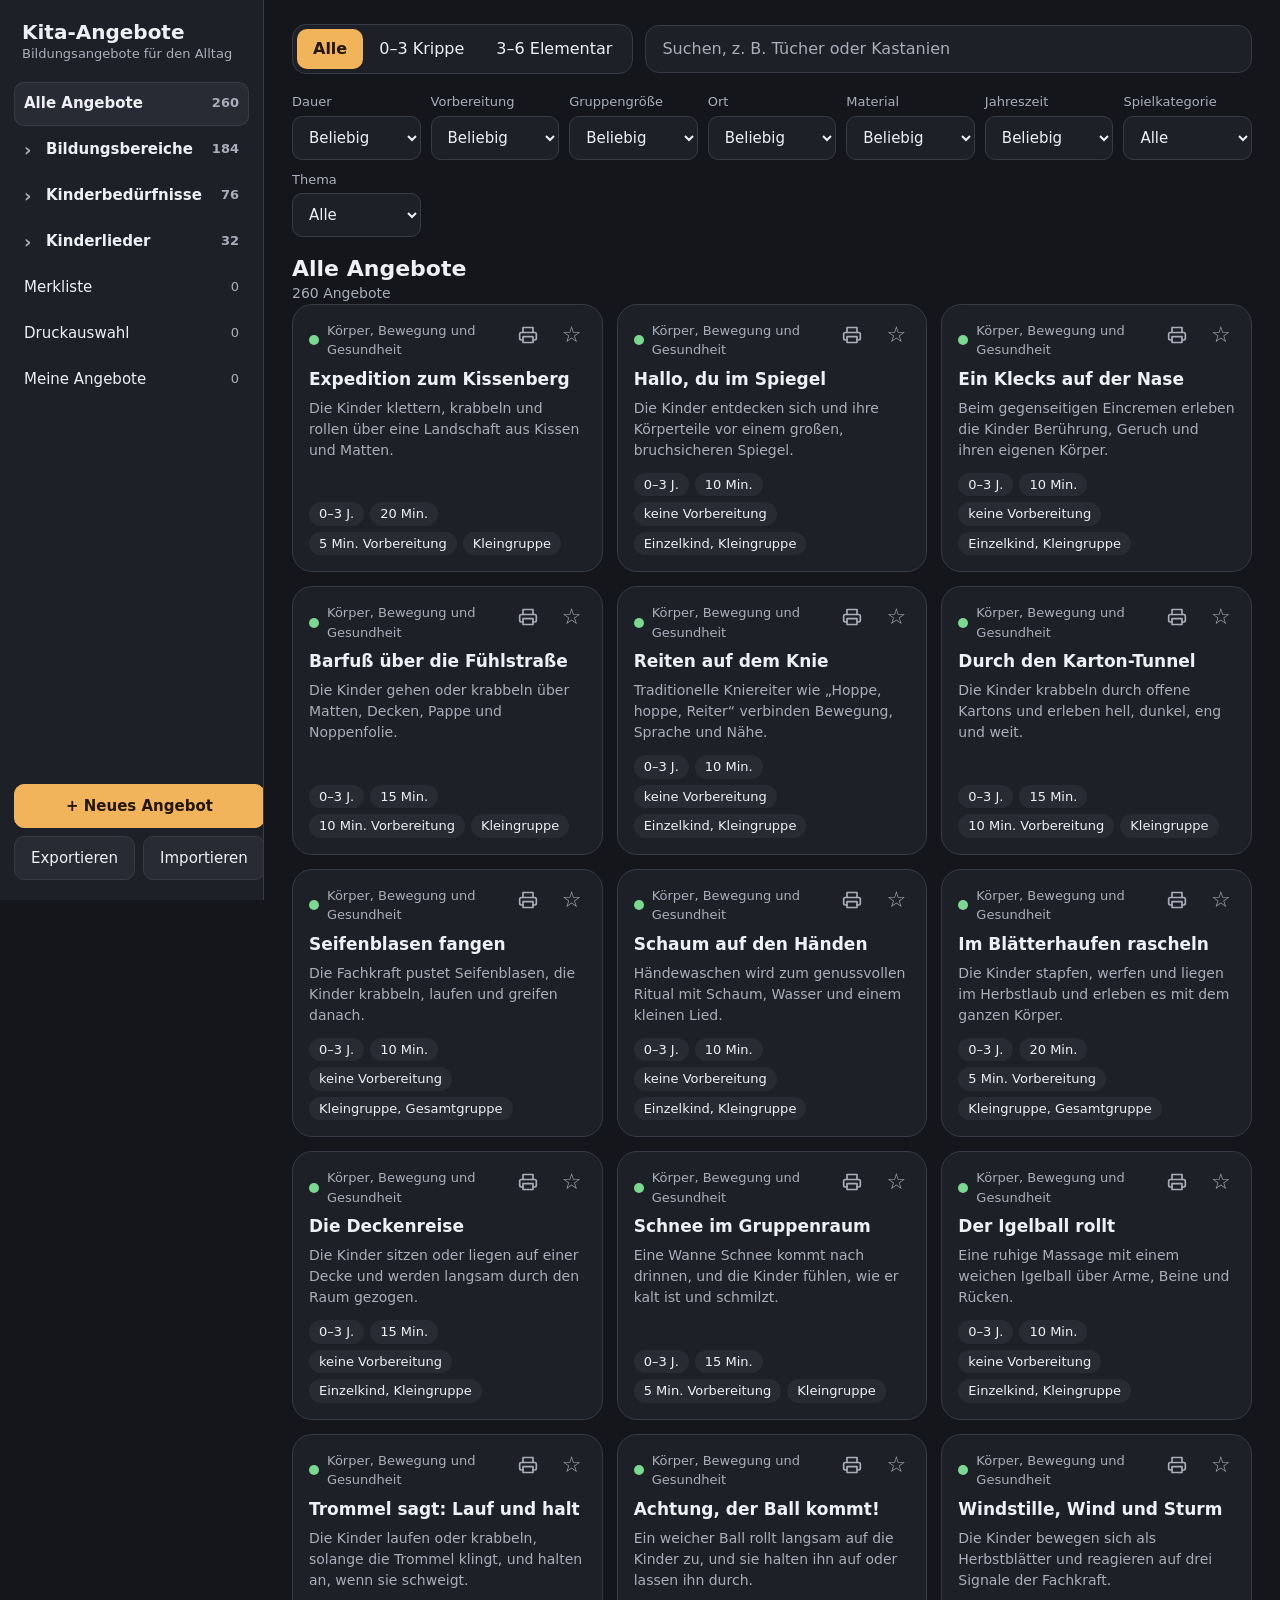
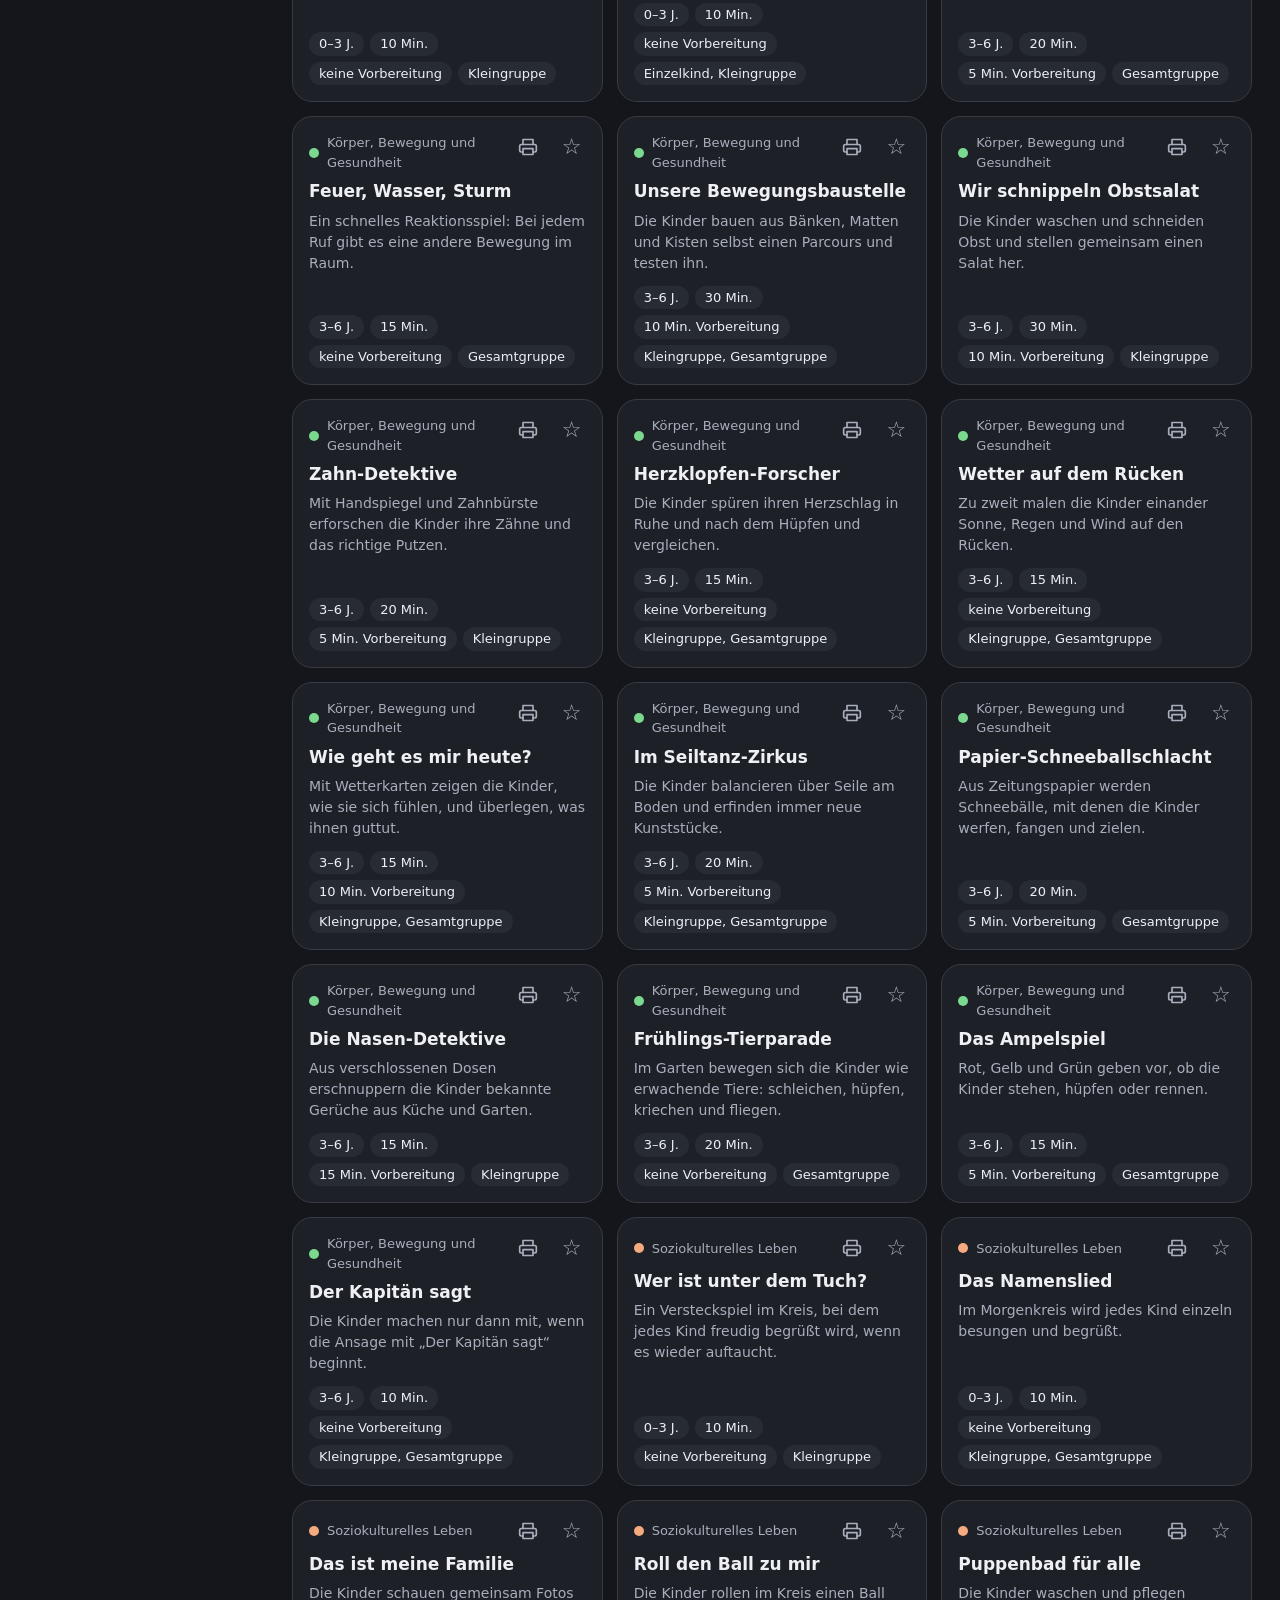
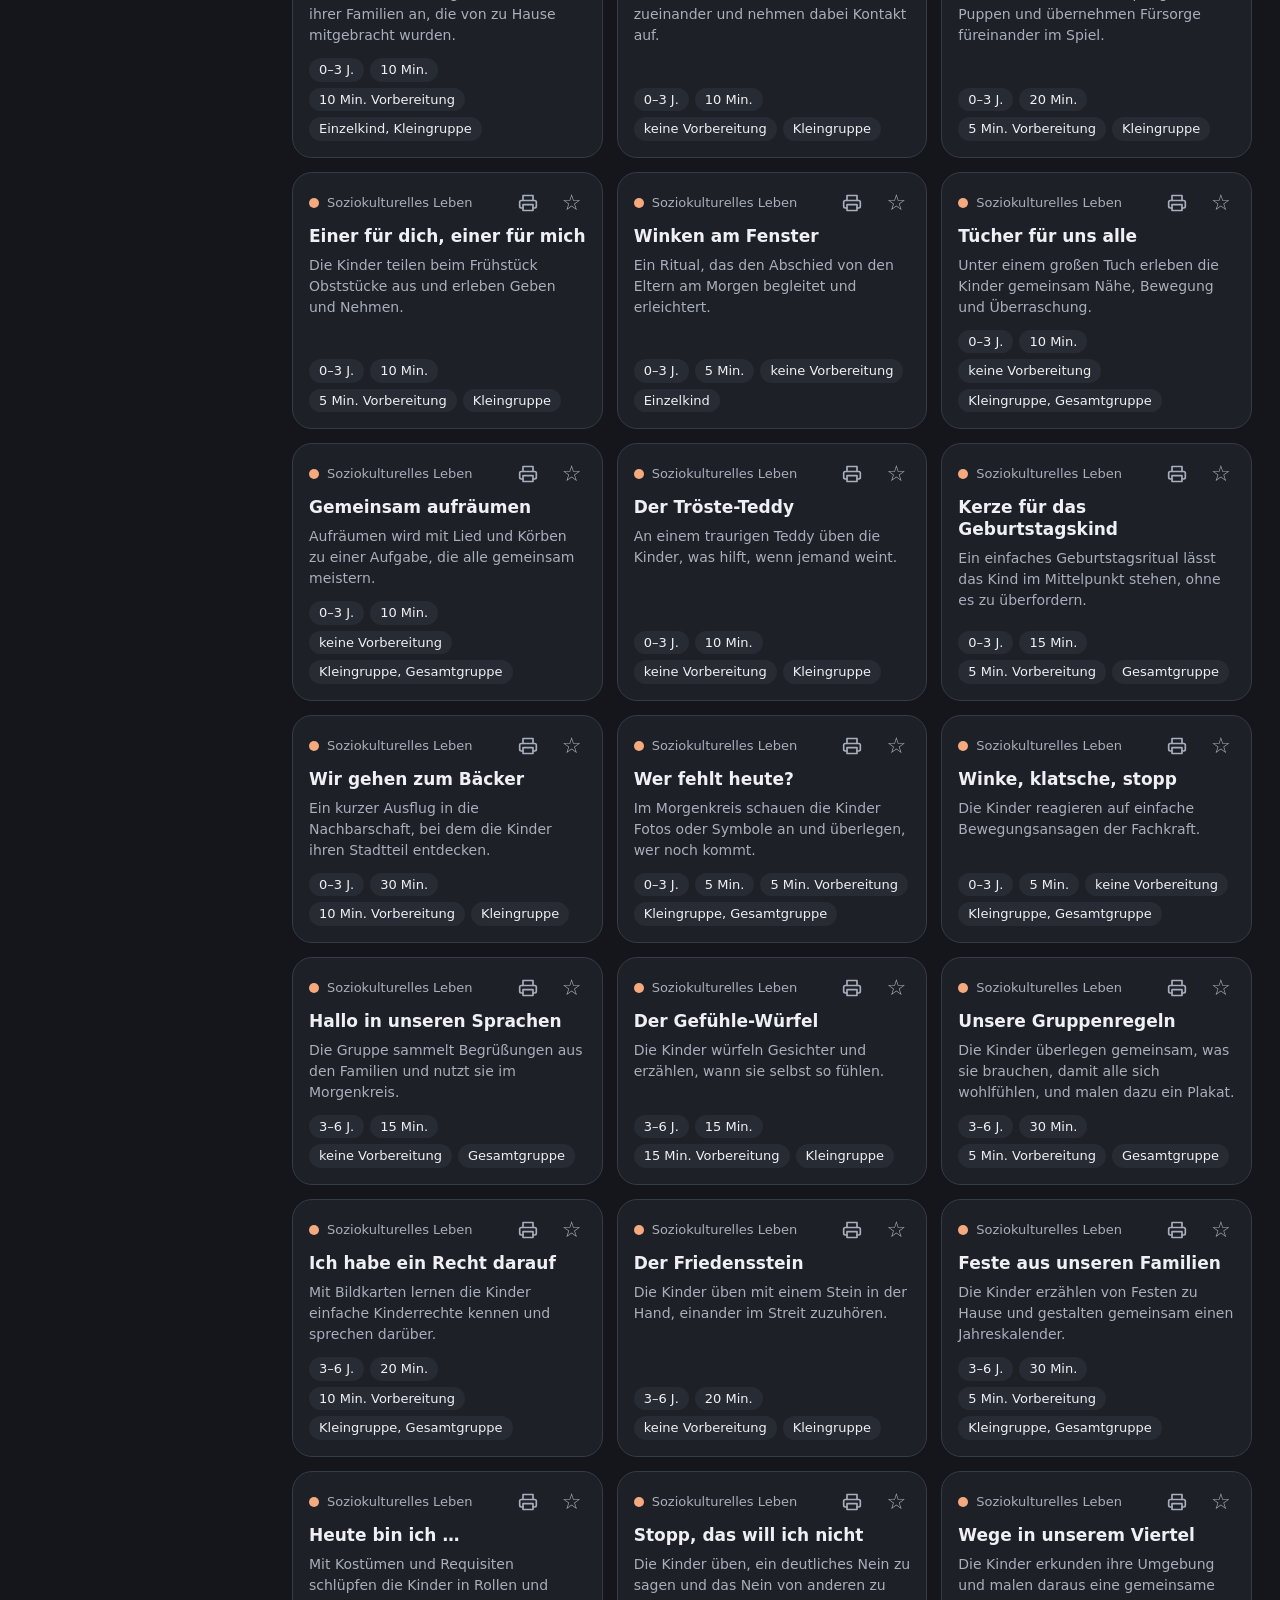
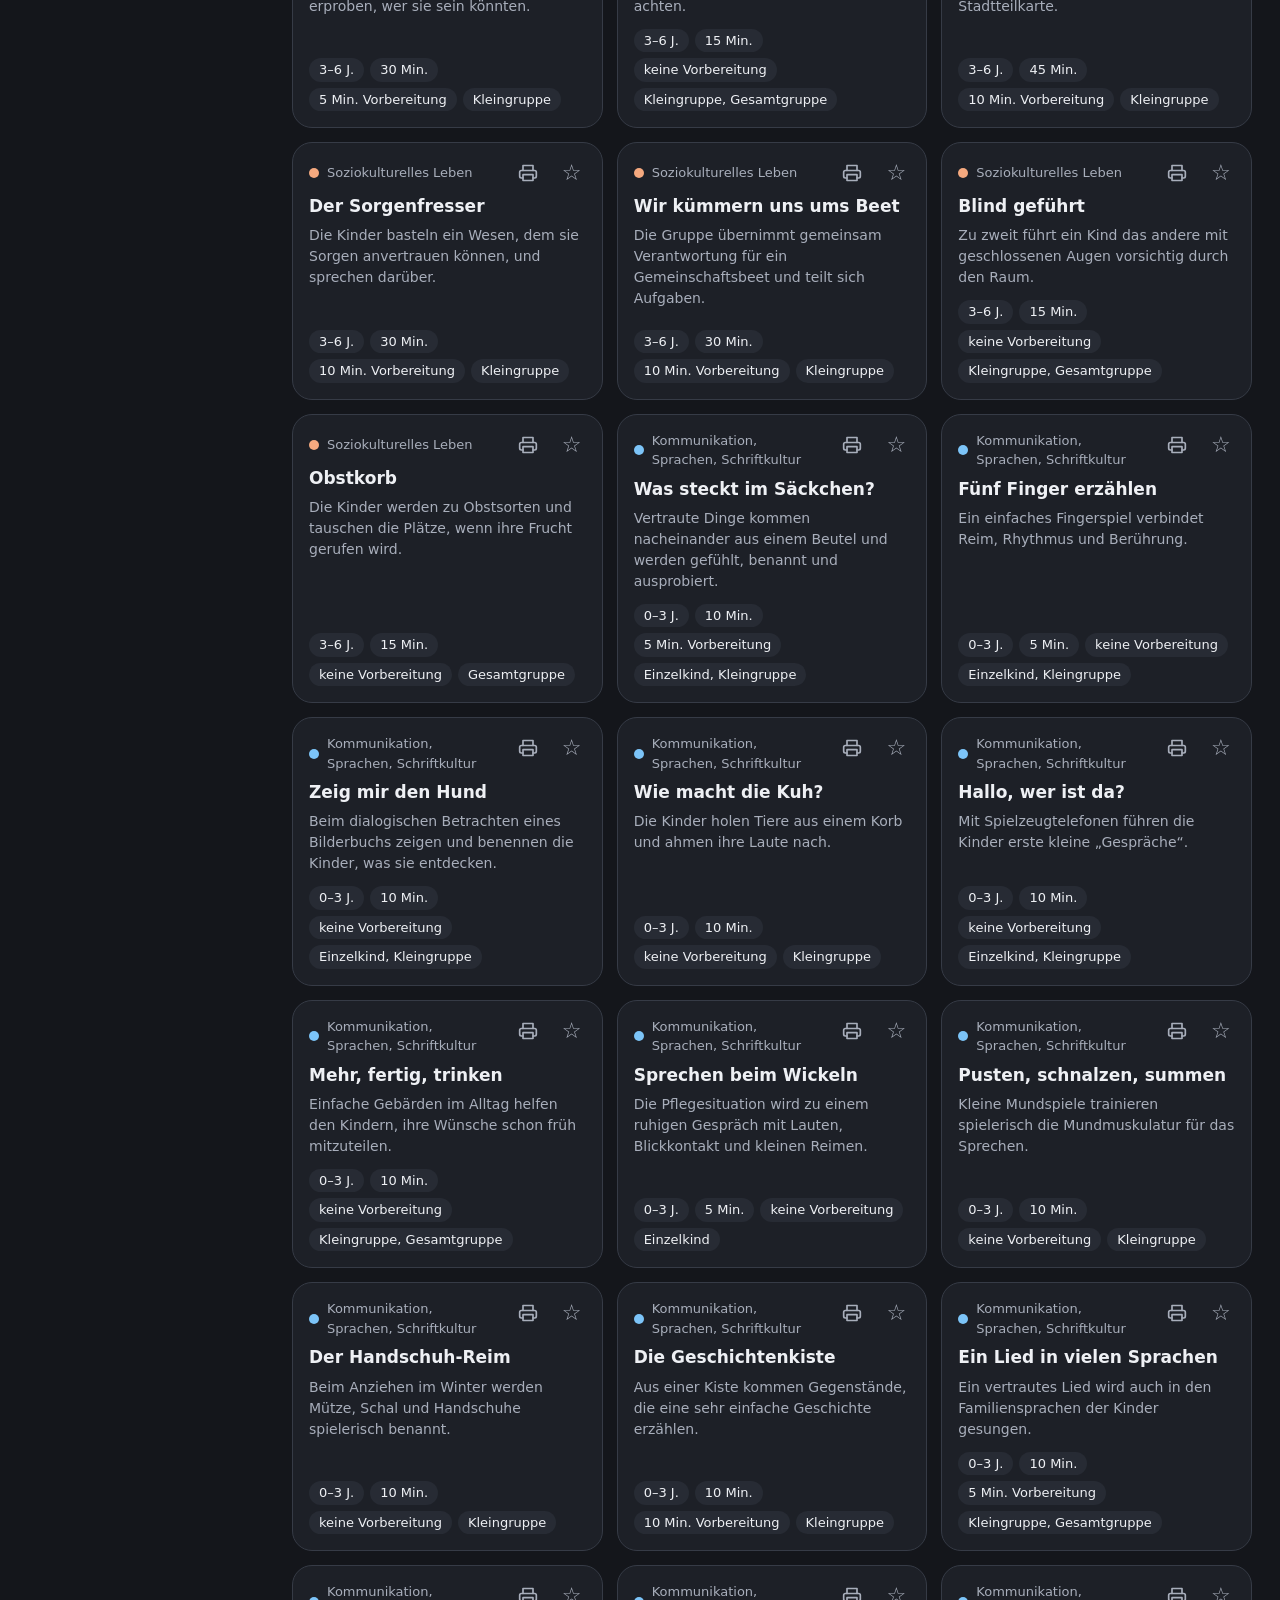
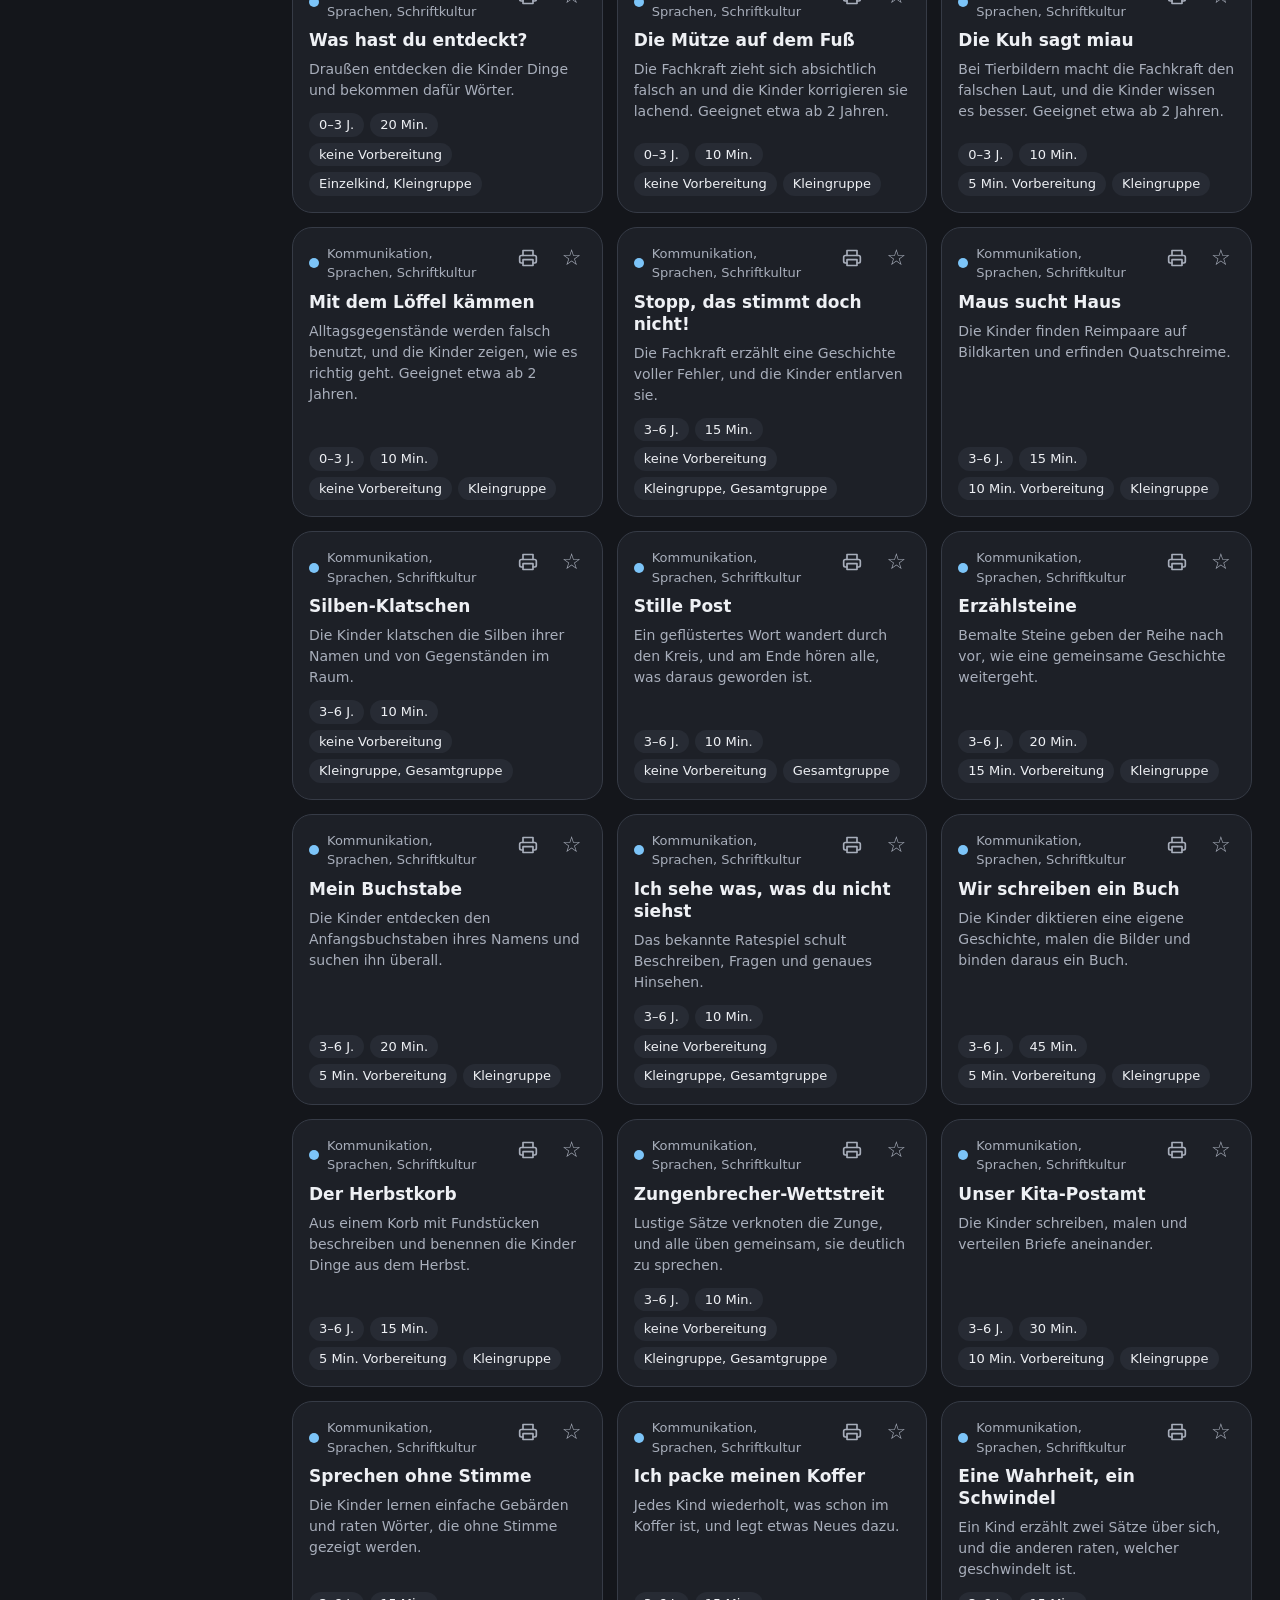
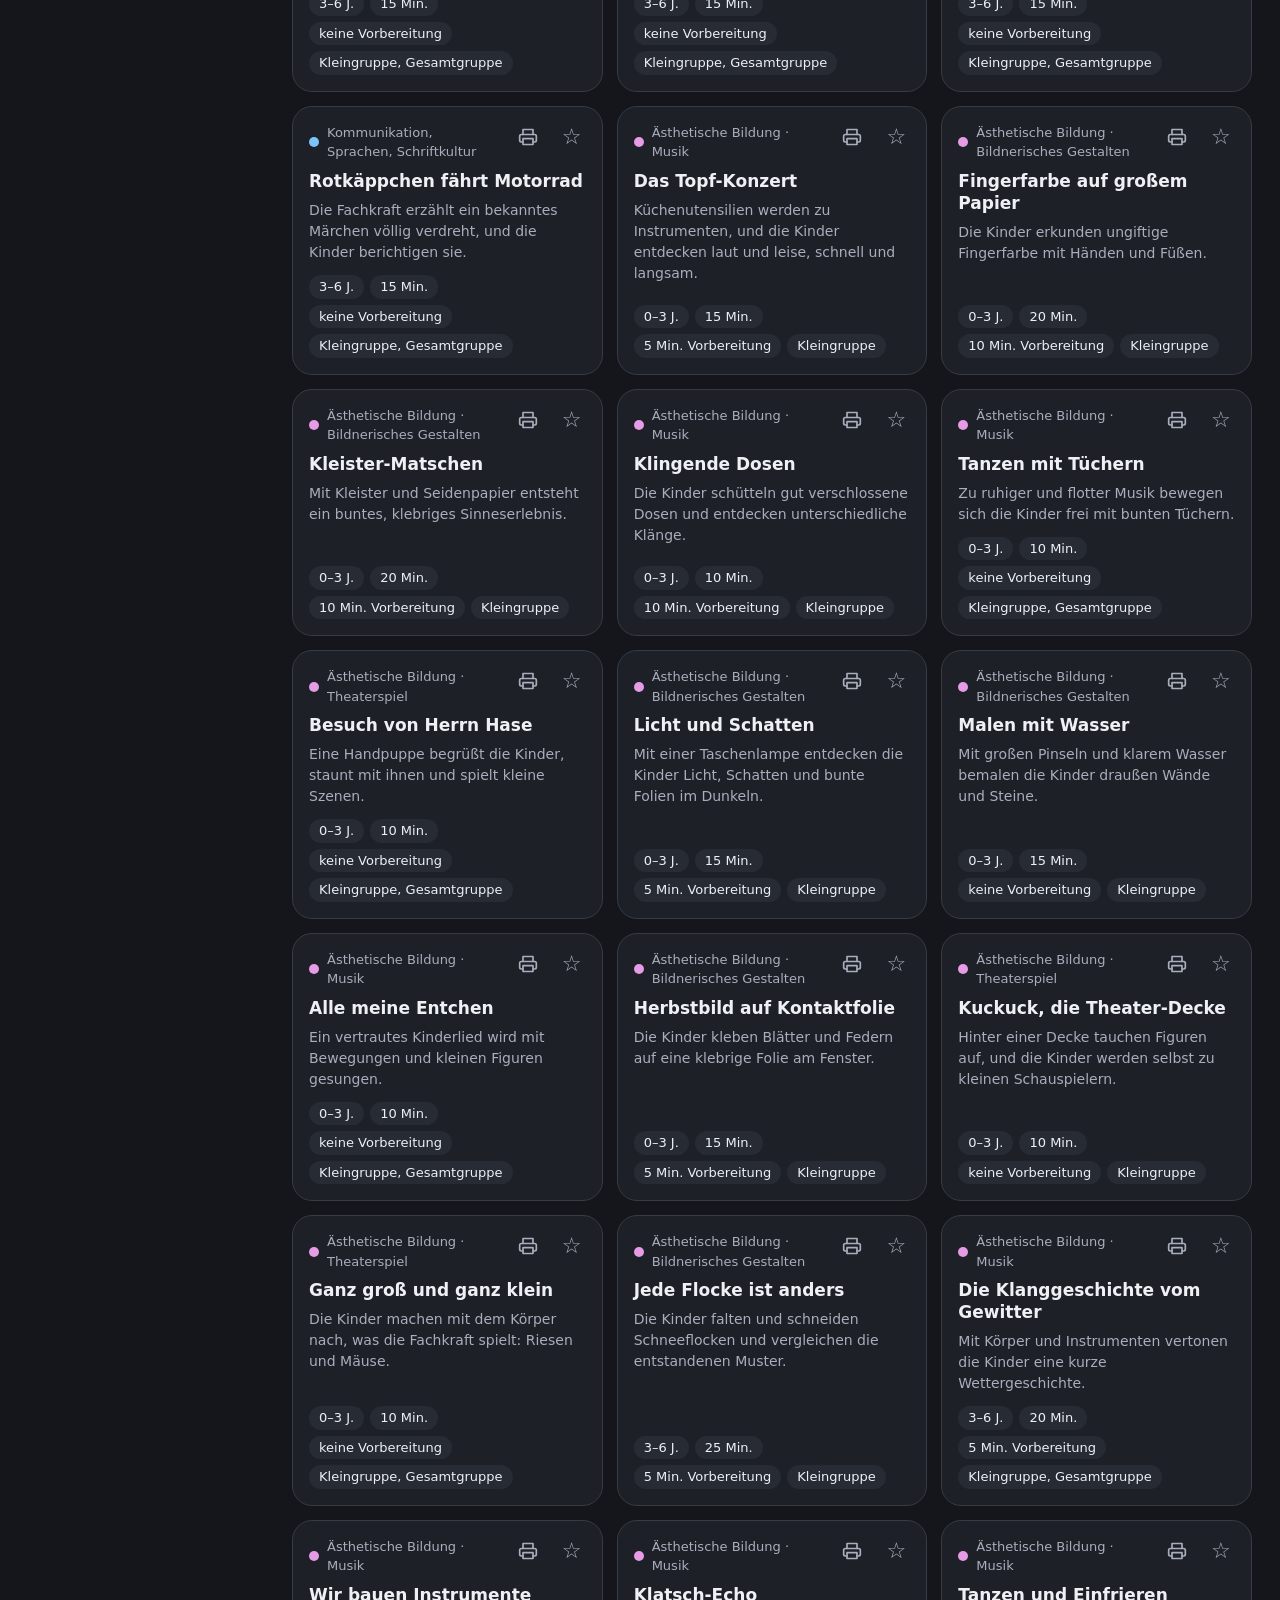
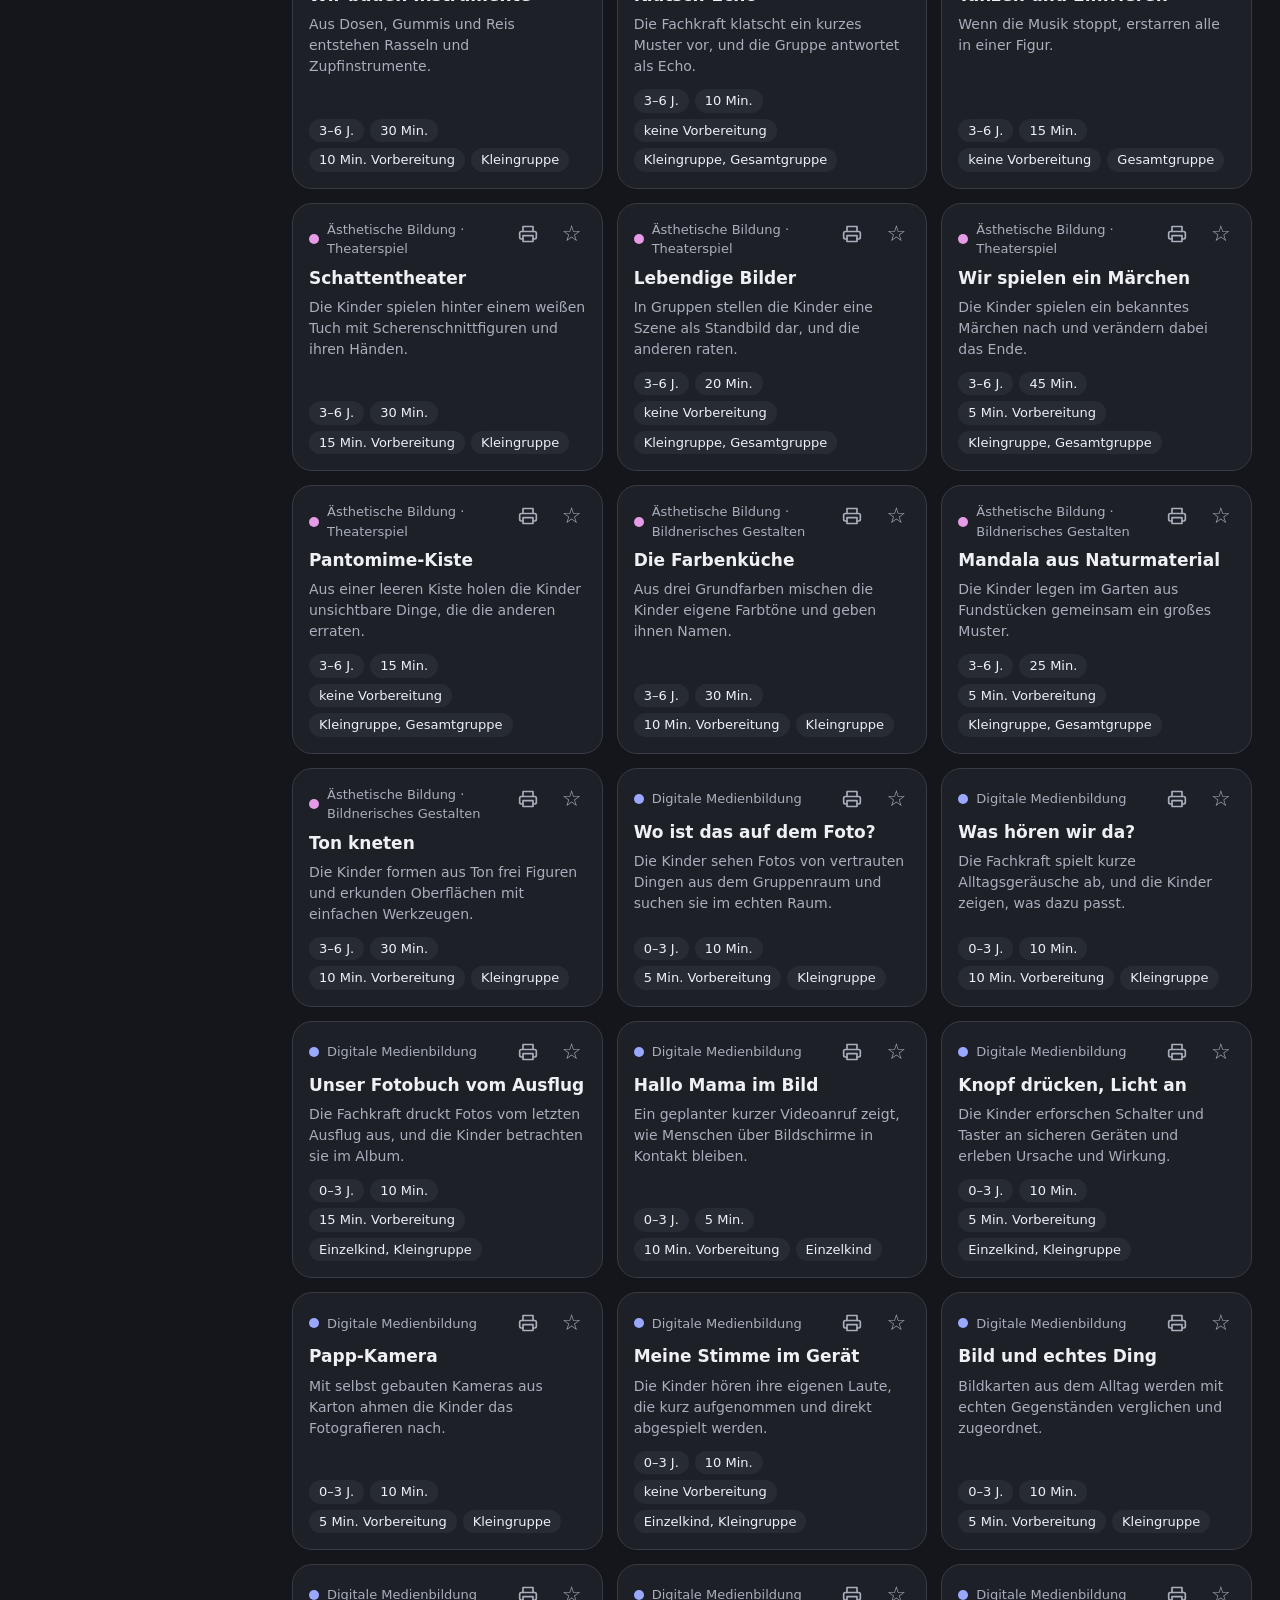
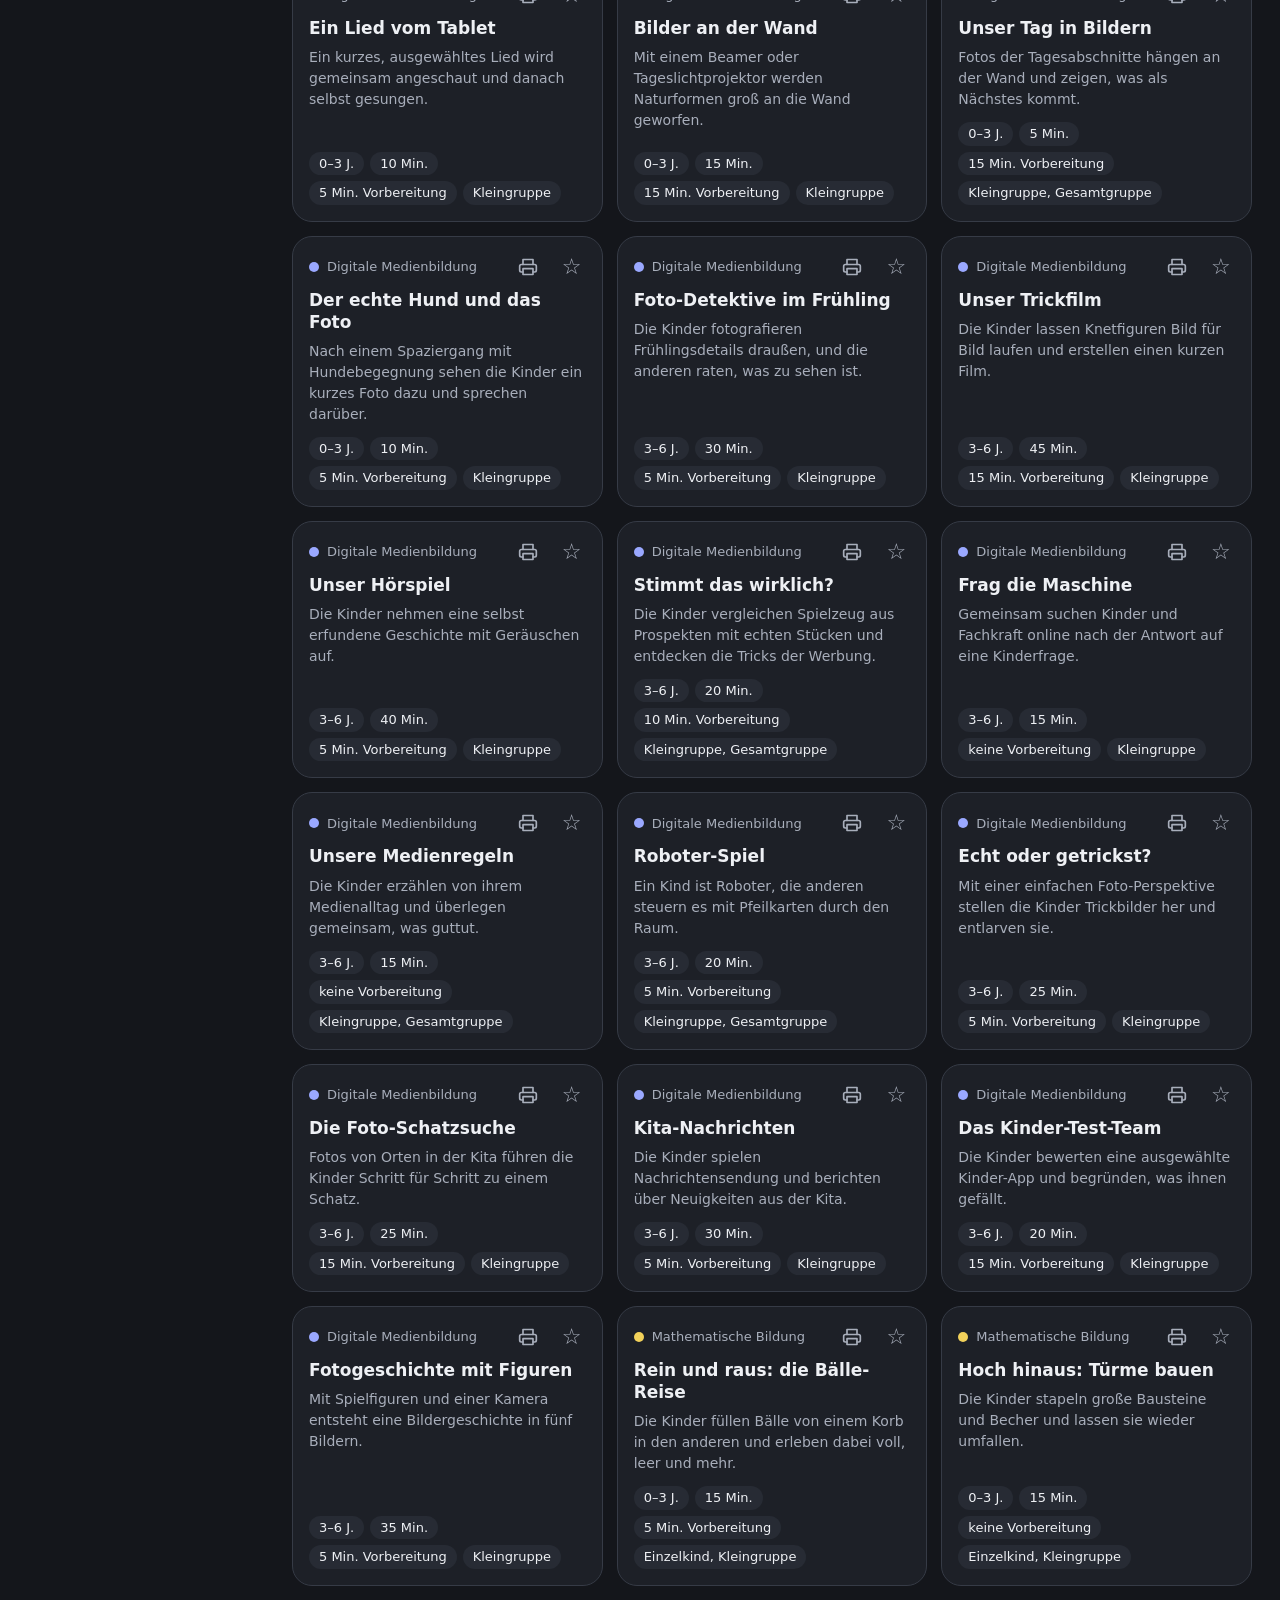
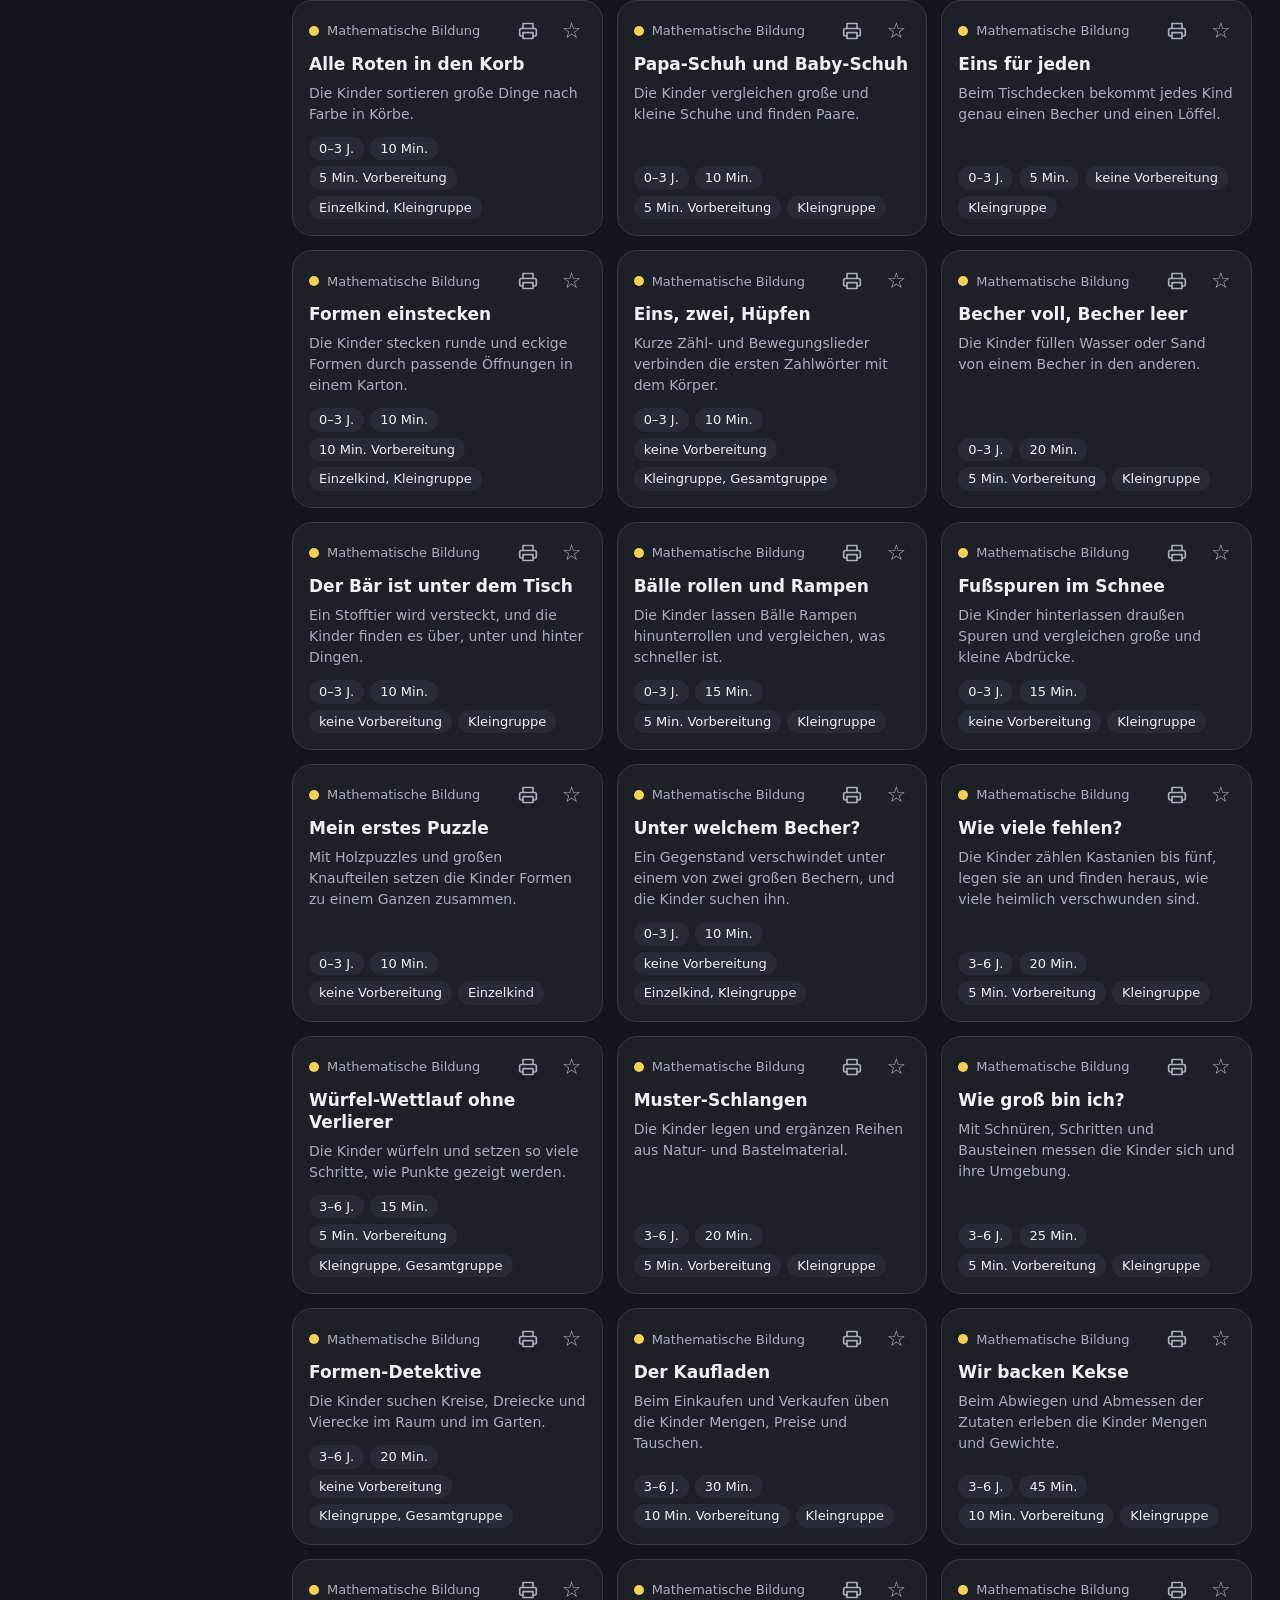
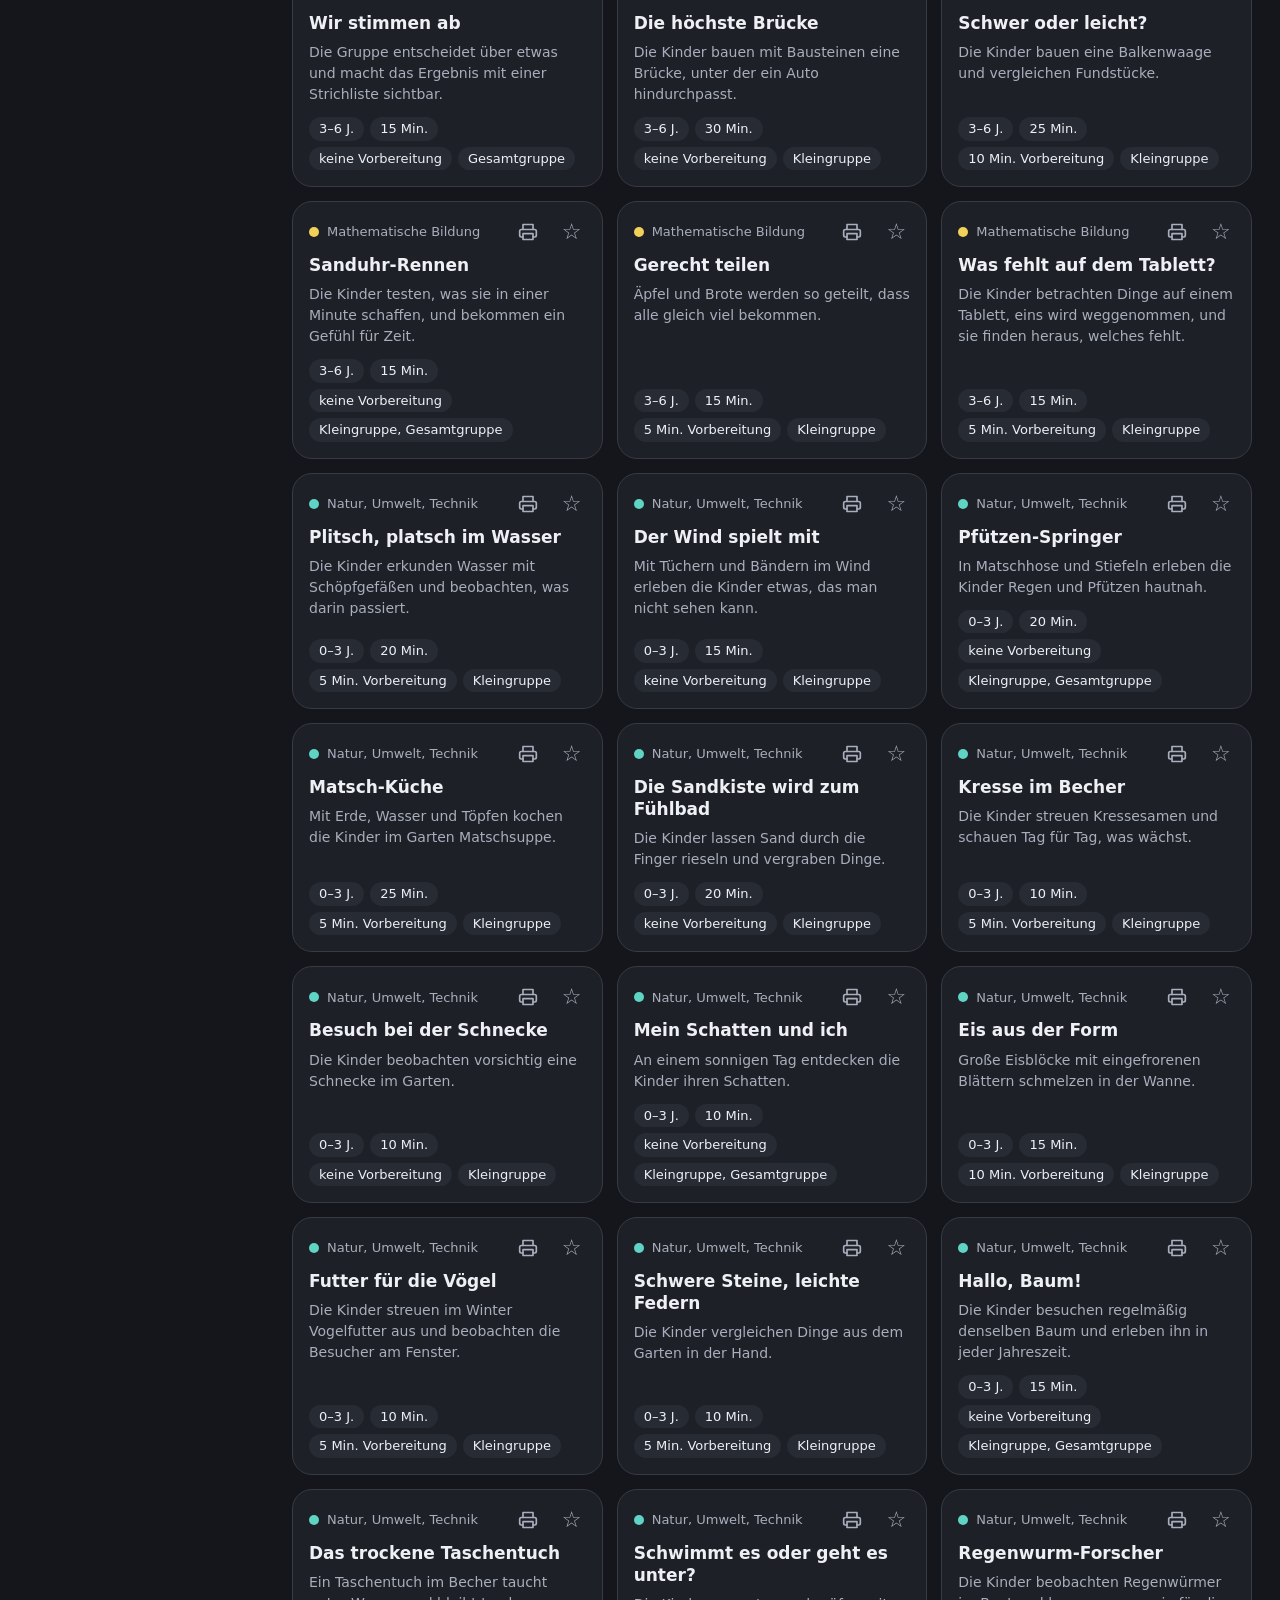
==== index.html @ c04f4818 "Add files via upload" ====
<!doctype html>
<html lang="de">
<head>
  <meta charset="utf-8">
  <meta name="viewport" content="width=device-width, initial-scale=1">
  <meta name="robots" content="noindex, nofollow">
  <title>Kita-Angebote</title>
  <link rel="stylesheet" href="styles.css">
</head>
<body>
  <div class="app">
    <aside class="sidebar" id="sidebar" aria-label="Navigation"></aside>
    <main class="main" id="view"></main>
  </div>
  <div id="druck"></div>
  <input type="file" id="importFile" accept=".json,application/json" hidden>
  <div class="toast" id="toast" role="status" aria-live="polite"></div>
  <script src="angebote.js"></script>
  <script src="daten/kurzform.js"></script>
  <script src="daten/koerper.js"></script>
  <script src="daten/sozio.js"></script>
  <script src="daten/sprache.js"></script>
  <script src="daten/aesthetik.js"></script>
  <script src="daten/medien.js"></script>
  <script src="daten/mathe.js"></script>
  <script src="daten/natur.js"></script>
  <script src="daten/kognitiv.js"></script>
  <script src="daten/koerperlich.js"></script>
  <script src="daten/sozialemotional.js"></script>
  <script src="daten/ergaenzung.js"></script>
  <script src="daten/lieder.js"></script>
  <script src="app.js"></script>
</body>
</html>
---- styles.css ----
:root {
  color-scheme: dark;
  --bg: #14161b;
  --surface: #1d2027;
  --surface-2: #272b34;
  --line: #363b46;
  --text: #eef0f4;
  --muted: #a8aebb;
  --accent: #f2b45a;
  --accent-ink: #231703;
  --warn-bg: #3a2a18;
  --warn-line: #7a5526;
  --danger: #f28b82;
  --radius-s: 10px;
  --radius-m: 14px;
  --radius-l: 20px;
  --c-koerper: #7bd88f;
  --c-sozio: #f5a97f;
  --c-sprache: #7cc4f8;
  --c-aesthetik: #e59be6;
  --c-medien: #9aa8ff;
  --c-mathe: #f2d15a;
  --c-natur: #5fd4c4;
  --c-kognitiv: #76e05f;
  --c-koerperlich: #5bc2f5;
  --c-sozialemotional: #f0913a;
}

* { box-sizing: border-box; }

html, body { margin: 0; height: 100%; }

body {
  background: var(--bg);
  color: var(--text);
  font: 16px/1.5 system-ui, -apple-system, "Segoe UI", Roboto, sans-serif;
}

h1, h2, h3, p { margin: 0; }

button, input, select, textarea { font: inherit; color: inherit; }

:focus-visible { outline: 2px solid var(--accent); outline-offset: 2px; }

.app { display: grid; grid-template-columns: 264px minmax(0, 1fr); min-height: 100%; }

/* Seitenleiste */
.sidebar {
  background: var(--surface);
  border-right: 1px solid var(--line);
  padding: 20px 14px;
  display: flex;
  flex-direction: column;
  gap: 18px;
  position: sticky;
  top: 0;
  height: 100vh;
  overflow-y: auto;
}

.brand { padding: 0 8px; }
.brand h1 { font-size: 20px; line-height: 1.2; }
.brand p { color: var(--muted); font-size: 13px; }

.nav-label {
  color: var(--muted);
  font-size: 12px;
  font-weight: 600;
  letter-spacing: .06em;
  text-transform: uppercase;
  padding: 0 8px 6px;
}

.nav-list { list-style: none; margin: 0; padding: 0; display: grid; gap: 2px; }

.nav-item {
  width: 100%;
  min-height: 44px;
  display: flex;
  align-items: center;
  gap: 10px;
  padding: 8px 10px;
  background: none;
  border: 0;
  border-radius: var(--radius-s);
  text-align: left;
  font-size: 15px;
  line-height: 1.25;
  cursor: pointer;
}
.nav-item:hover { background: var(--surface-2); }
.nav-item[aria-current="true"] { background: var(--surface-2); font-weight: 600; box-shadow: inset 0 0 0 1px var(--line); }
.nav-item .count { margin-left: auto; color: var(--muted); font-size: 13px; font-variant-numeric: tabular-nums; }

.dot { width: 10px; height: 10px; border-radius: 50%; flex: none; background: var(--muted); }
.dot-koerper { background: var(--c-koerper); }
.dot-sozio { background: var(--c-sozio); }
.dot-sprache { background: var(--c-sprache); }
.dot-aesthetik { background: var(--c-aesthetik); }
.dot-medien { background: var(--c-medien); }
.dot-mathe { background: var(--c-mathe); }
.dot-natur { background: var(--c-natur); }
.dot-kognitiv { background: var(--c-kognitiv); }
.dot-koerperlich { background: var(--c-koerperlich); }
.dot-sozialemotional { background: var(--c-sozialemotional); }

.nav-sub { margin: 2px 0 6px 14px; padding-left: 8px; border-left: 1px solid var(--line); }
.nav-group { font-weight: 600; }
.nav-sub .nav-group { font-weight: 400; }
.chevron { flex: none; width: 12px; color: var(--muted); font-size: 18px; line-height: 1; transition: transform .15s; }
.nav-group[aria-expanded="true"] .chevron { transform: rotate(90deg); }

.side-actions { display: grid; gap: 8px; margin-top: auto; }
.side-actions .row { display: grid; grid-template-columns: 1fr 1fr; gap: 8px; }

/* Schaltflächen */
.btn {
  min-height: 44px;
  padding: 8px 16px;
  background: var(--surface-2);
  border: 1px solid var(--line);
  border-radius: var(--radius-s);
  font-size: 15px;
  cursor: pointer;
}
a.btn { display: inline-flex; align-items: center; color: var(--text); text-decoration: none; }
.btn:hover { border-color: var(--muted); }
.btn-primary { background: var(--accent); border-color: var(--accent); color: var(--accent-ink); font-weight: 600; }
.btn-primary:hover { background: #f6c47a; border-color: #f6c47a; }
.btn-danger { color: var(--danger); }
.btn-link { background: none; border: 0; color: var(--accent); padding: 8px; min-height: 44px; cursor: pointer; }
.btn-saved { border-color: var(--accent); color: var(--accent); }

/* Hauptbereich */
.main { padding: 24px 28px 48px; min-width: 0; }
.page { max-width: 1320px; margin: 0 auto; display: grid; gap: 18px; }

.topbar { display: flex; flex-wrap: wrap; gap: 12px; align-items: center; }

.segmented {
  display: inline-flex;
  padding: 4px;
  background: var(--surface);
  border: 1px solid var(--line);
  border-radius: var(--radius-m);
}
.segmented button {
  min-height: 40px;
  padding: 6px 16px;
  background: none;
  border: 0;
  border-radius: var(--radius-s);
  cursor: pointer;
  white-space: nowrap;
}
.segmented button[aria-pressed="true"] { background: var(--accent); color: var(--accent-ink); font-weight: 600; }

.search {
  flex: 1 1 260px;
  min-height: 48px;
  padding: 8px 16px;
  background: var(--surface);
  border: 1px solid var(--line);
  border-radius: var(--radius-m);
}
.search::placeholder { color: var(--muted); }

.filters { display: grid; grid-template-columns: repeat(auto-fill, minmax(128px, 1fr)); gap: 10px; }
.filter { display: grid; gap: 4px; font-size: 13px; color: var(--muted); }

select, .input, textarea {
  width: 100%;
  min-height: 44px;
  padding: 8px 12px;
  background: var(--surface);
  border: 1px solid var(--line);
  border-radius: var(--radius-s);
  color: var(--text);
  font-size: 15px;
}
select.is-set { border-color: var(--accent); }

.result-head { display: flex; flex-wrap: wrap; align-items: center; justify-content: space-between; gap: 8px; min-height: 44px; }
.result-head h2 { font-size: 22px; line-height: 1.25; }
.result-head .sub { color: var(--muted); font-size: 14px; }

/* Karten */
.cards { display: grid; grid-template-columns: repeat(auto-fill, minmax(290px, 1fr)); gap: 14px; }

.card {
  position: relative;
  display: flex;
  flex-direction: column;
  gap: 8px;
  padding: 16px;
  background: var(--surface);
  border: 1px solid var(--line);
  border-radius: var(--radius-l);
}
.card:hover { border-color: var(--muted); }
.card h3 { font-size: 17px; line-height: 1.3; }
.card .area { padding-right: 92px; min-height: 28px; }
.card h3 a { color: inherit; text-decoration: none; }
.card h3 a::after { content: ""; position: absolute; inset: 0; border-radius: var(--radius-l); }
.card h3 a:focus-visible { outline: none; }
.card h3 a:focus-visible::after { outline: 2px solid var(--accent); outline-offset: 2px; }
.card .desc { color: var(--muted); font-size: 14px; }
.card .area { display: flex; align-items: center; gap: 8px; color: var(--muted); font-size: 13px; }

.star {
  position: absolute;
  top: 8px;
  right: 8px;
  z-index: 1;
  width: 44px;
  height: 44px;
  background: none;
  border: 0;
  border-radius: var(--radius-s);
  color: var(--muted);
  font-size: 22px;
  line-height: 1;
  cursor: pointer;
}
.star:hover { background: var(--surface-2); }
.star[aria-pressed="true"] { color: var(--accent); }
.pick { right: 52px; display: grid; place-items: center; }

.pills { display: flex; flex-wrap: wrap; gap: 6px; margin-top: auto; padding-top: 4px; }
.pill {
  padding: 2px 10px;
  background: var(--surface-2);
  border-radius: 999px;
  font-size: 13px;
  white-space: nowrap;
}
.pill-own { color: var(--accent); }

.empty {
  padding: 40px 20px;
  background: var(--surface);
  border: 1px dashed var(--line);
  border-radius: var(--radius-l);
  text-align: center;
  color: var(--muted);
}

/* Detailansicht */
.detail-head { display: flex; flex-wrap: wrap; gap: 10px; align-items: center; justify-content: space-between; }
.detail-head .actions { display: flex; flex-wrap: wrap; gap: 8px; }
.detail-title { display: grid; gap: 8px; }
.detail-title h2 { font-size: 28px; line-height: 1.2; }
.detail-title .desc { color: var(--muted); max-width: 70ch; }
.detail-title .area { display: flex; align-items: center; gap: 8px; color: var(--muted); font-size: 14px; }

.notice {
  padding: 12px 16px;
  background: var(--warn-bg);
  border: 1px solid var(--warn-line);
  border-radius: var(--radius-m);
  font-size: 15px;
}

.detail-grid { display: grid; grid-template-columns: minmax(0, 1fr) 300px; gap: 16px; align-items: start; }

.plan { background: var(--surface); border: 1px solid var(--line); border-radius: var(--radius-l); overflow: hidden; }
.plan table { width: 100%; border-collapse: collapse; font-size: 15px; }
.plan th, .plan td { padding: 12px 14px; text-align: left; vertical-align: top; border-bottom: 1px solid var(--line); }
.plan tbody tr:last-child th, .plan tbody tr:last-child td { border-bottom: 0; }
.plan thead th { background: var(--surface-2); font-size: 13px; font-weight: 600; color: var(--muted); }
.plan tbody th { font-weight: 600; color: var(--accent); }
.plan .col-phase { width: 92px; }
.plan .col-form { width: 118px; }
.plan .col-mat { width: 138px; }

.goals { display: grid; gap: 12px; }
.goal { padding: 14px 16px; background: var(--surface); border: 1px solid var(--line); border-radius: var(--radius-l); }
.goal h3 { font-size: 13px; font-weight: 600; color: var(--muted); margin-bottom: 4px; }
.goal p { font-size: 15px; }

/* Konfigurator */
.form { display: grid; gap: 16px; }
.section { display: grid; gap: 14px; padding: 18px; background: var(--surface); border: 1px solid var(--line); border-radius: var(--radius-l); }
.section > h3 { font-size: 17px; }
.section .hint { color: var(--muted); font-size: 14px; }
.section select, .section .input, .section textarea { background: var(--bg); }
.fields { display: grid; grid-template-columns: repeat(auto-fill, minmax(220px, 1fr)); gap: 14px; }
.field { display: block; font-size: 14px; color: var(--muted); }
.field > input, .field > select, .field > textarea, .field > .checks, .field > .fields { margin-top: 4px; }
.field textarea { min-height: 88px; resize: vertical; }
.field.wide { grid-column: 1 / -1; }
.field .req { color: var(--accent); }
fieldset.field { border: 0; margin: 0; padding: 0; }
fieldset.field legend { padding: 0; margin-bottom: 4px; }
.checks { display: flex; flex-wrap: wrap; gap: 8px; }
.check {
  display: inline-flex;
  align-items: center;
  gap: 8px;
  min-height: 44px;
  padding: 6px 12px;
  background: var(--bg);
  border: 1px solid var(--line);
  border-radius: var(--radius-s);
  color: var(--text);
  cursor: pointer;
}
.check input { width: 18px; height: 18px; accent-color: var(--accent); }
.feinziel-row { display: grid; grid-template-columns: minmax(0, 1fr) auto; gap: 8px; }
.form-actions { display: flex; flex-wrap: wrap; gap: 10px; }
.errors { padding: 12px 16px; border: 1px solid var(--danger); border-radius: var(--radius-m); color: var(--danger); }
.errors ul { margin: 4px 0 0; padding-left: 20px; }

.toast {
  position: fixed;
  left: 50%;
  bottom: 20px;
  transform: translateX(-50%);
  max-width: min(90vw, 520px);
  padding: 10px 18px;
  background: var(--text);
  color: var(--bg);
  border-radius: var(--radius-m);
  font-size: 15px;
  opacity: 0;
  pointer-events: none;
  transition: opacity .2s;
  z-index: 10;
}
.toast.show { opacity: 1; }

.result-head .actions, .detail-title .actions, .section > .actions { display: flex; flex-wrap: wrap; gap: 8px; }
.liedtext { min-height: 260px; }
textarea.liedtext { background: var(--bg); }

.tag { display: inline-flex; align-items: center; gap: 4px; }
.tag-weg { min-width: 32px; min-height: 32px; background: none; border: 0; border-radius: 50%; color: var(--muted); cursor: pointer; }
.tag-weg:hover { color: var(--text); }
.tag-form { display: grid; grid-template-columns: minmax(0, 1fr) auto; gap: 8px; }

.bilder { display: grid; grid-template-columns: repeat(auto-fill, minmax(160px, 1fr)); gap: 10px; }
.bilder:empty { display: none; }
.bild { position: relative; margin: 0; }
.bild img { display: block; width: 100%; height: 160px; object-fit: cover; border-radius: var(--radius-m); }
.bild .star { background: var(--surface); color: var(--text); font-size: 16px; }
.datei-knopf { display: inline-flex; align-items: center; justify-self: start; }
.datei-knopf input { position: absolute; width: 1px; height: 1px; opacity: 0; }
.datei-knopf:focus-within { outline: 2px solid var(--accent); outline-offset: 2px; }

#druck { display: none; }

@media print {
  :root { color-scheme: light; }
  html, body { height: auto; background: #fff; color: #000; }
  .app, .toast { display: none !important; }
  #druck { display: block; font-size: 11pt; line-height: 1.4; }
  .d-seite { break-after: page; }
  .d-seite:last-child { break-after: auto; }
  .d-seite h1 { margin: 0 0 4pt; font-size: 18pt; }
  .d-seite p { margin: 0 0 5pt; }
  .d-meta { color: #333; font-size: 10pt; overflow-wrap: anywhere; }
  .d-sicher { padding: 6pt 8pt; border: 1pt solid #000; border-radius: 4pt; }
  .d-seite table { width: 100%; margin: 8pt 0; border-collapse: collapse; font-size: 9.5pt; }
  .d-seite th, .d-seite td { padding: 4pt 5pt; border: 0.75pt solid #555; text-align: left; vertical-align: top; }
  .d-seite tr { break-inside: avoid; }
  .d-text { margin: 8pt 0; white-space: pre-wrap; font-size: 12pt; }
  .d-bilder { display: flex; flex-wrap: wrap; gap: 6pt; margin-top: 8pt; }
  .d-bilder img { max-width: 48%; max-height: 7cm; object-fit: contain; break-inside: avoid; }
}

/* Ziele wandern über die Tabelle, sobald sie daneben zu wenig Platz lassen */
@media (max-width: 1500px) {
  .detail-grid { grid-template-columns: minmax(0, 1fr); }
  .goals { order: -1; grid-template-columns: repeat(auto-fit, minmax(240px, 1fr)); }
}

/* Tablet hochkant und kleiner: Bereiche als Leiste oben */
@media (max-width: 900px) {
  .app { grid-template-columns: minmax(0, 1fr); grid-template-rows: auto 1fr; }
  .sidebar {
    position: static;
    height: auto;
    border-right: 0;
    border-bottom: 1px solid var(--line);
    padding: 14px 16px;
    gap: 10px;
    min-width: 0;
  }
  .brand { padding: 0; }
  .nav-main { grid-template-columns: repeat(auto-fill, minmax(190px, 1fr)); gap: 6px; }
  .nav-main > li:has(> .nav-sub) { grid-column: 1 / -1; }
  .nav-item { background: var(--surface-2); }
  .nav-item[aria-current="true"] { box-shadow: inset 0 0 0 1px var(--accent); }
  .nav-sub { gap: 4px; }
  .side-actions { margin-top: 0; grid-template-columns: 1fr 1fr 1fr; }
  .side-actions .row { display: contents; }
  .side-actions .btn { padding: 8px 6px; font-size: 14px; }
  .main { padding: 16px 16px 40px; }
}

/* Handy: Verlaufsplan untereinander statt als Tabelle */
@media (max-width: 680px) {
  .segmented { display: flex; width: 100%; }
  .segmented button { flex: 1; padding: 6px 4px; font-size: 14px; }
  .filters { grid-template-columns: 1fr 1fr; }
  .detail-title h2 { font-size: 24px; }
  .plan table, .plan tbody, .plan tr, .plan th, .plan td { display: block; width: auto; }
  .plan thead { display: none; }
  .plan tbody tr { border-bottom: 1px solid var(--line); padding: 8px 0; }
  .plan tbody tr:last-child { border-bottom: 0; }
  .plan tbody th { font-size: 17px; border: 0; padding: 8px 16px 0; }
  .plan td { border: 0; padding: 6px 16px; }
  .plan td::before {
    content: attr(data-label);
    display: block;
    color: var(--muted);
    font-size: 13px;
  }
}
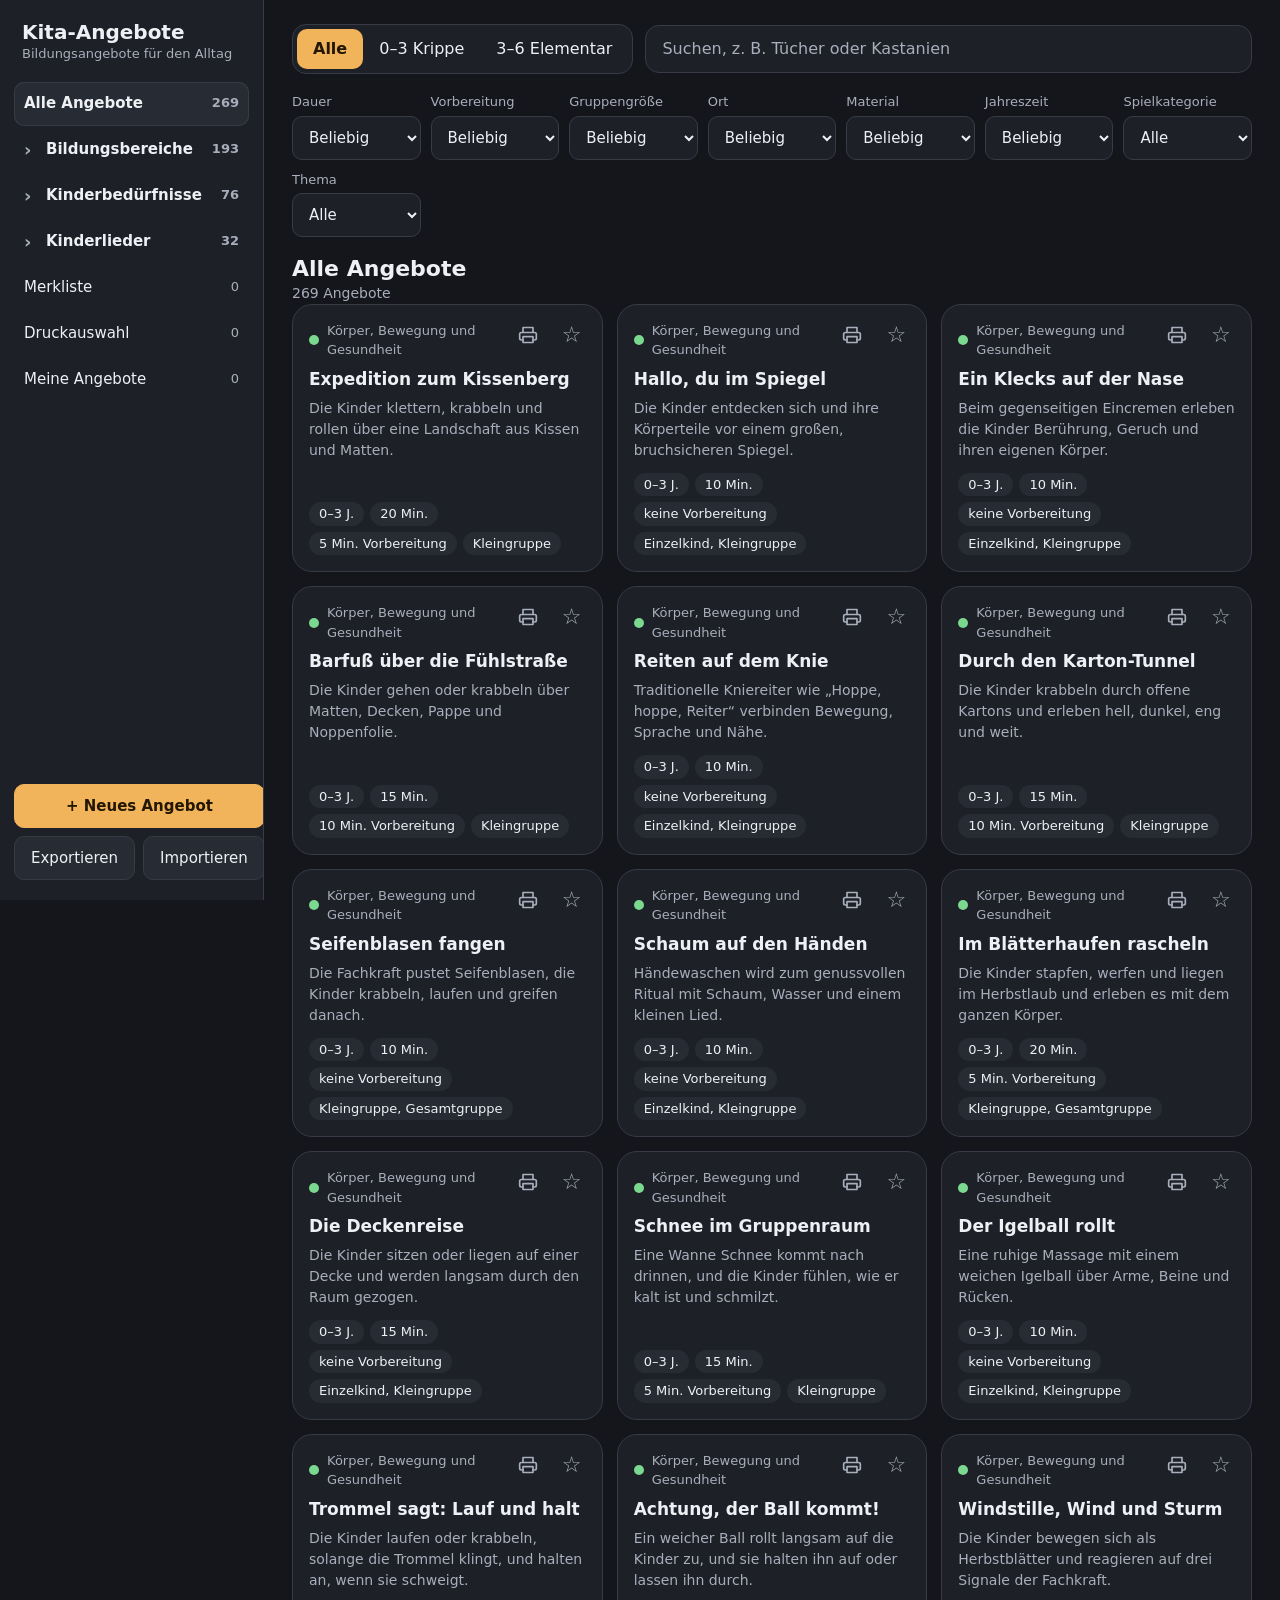
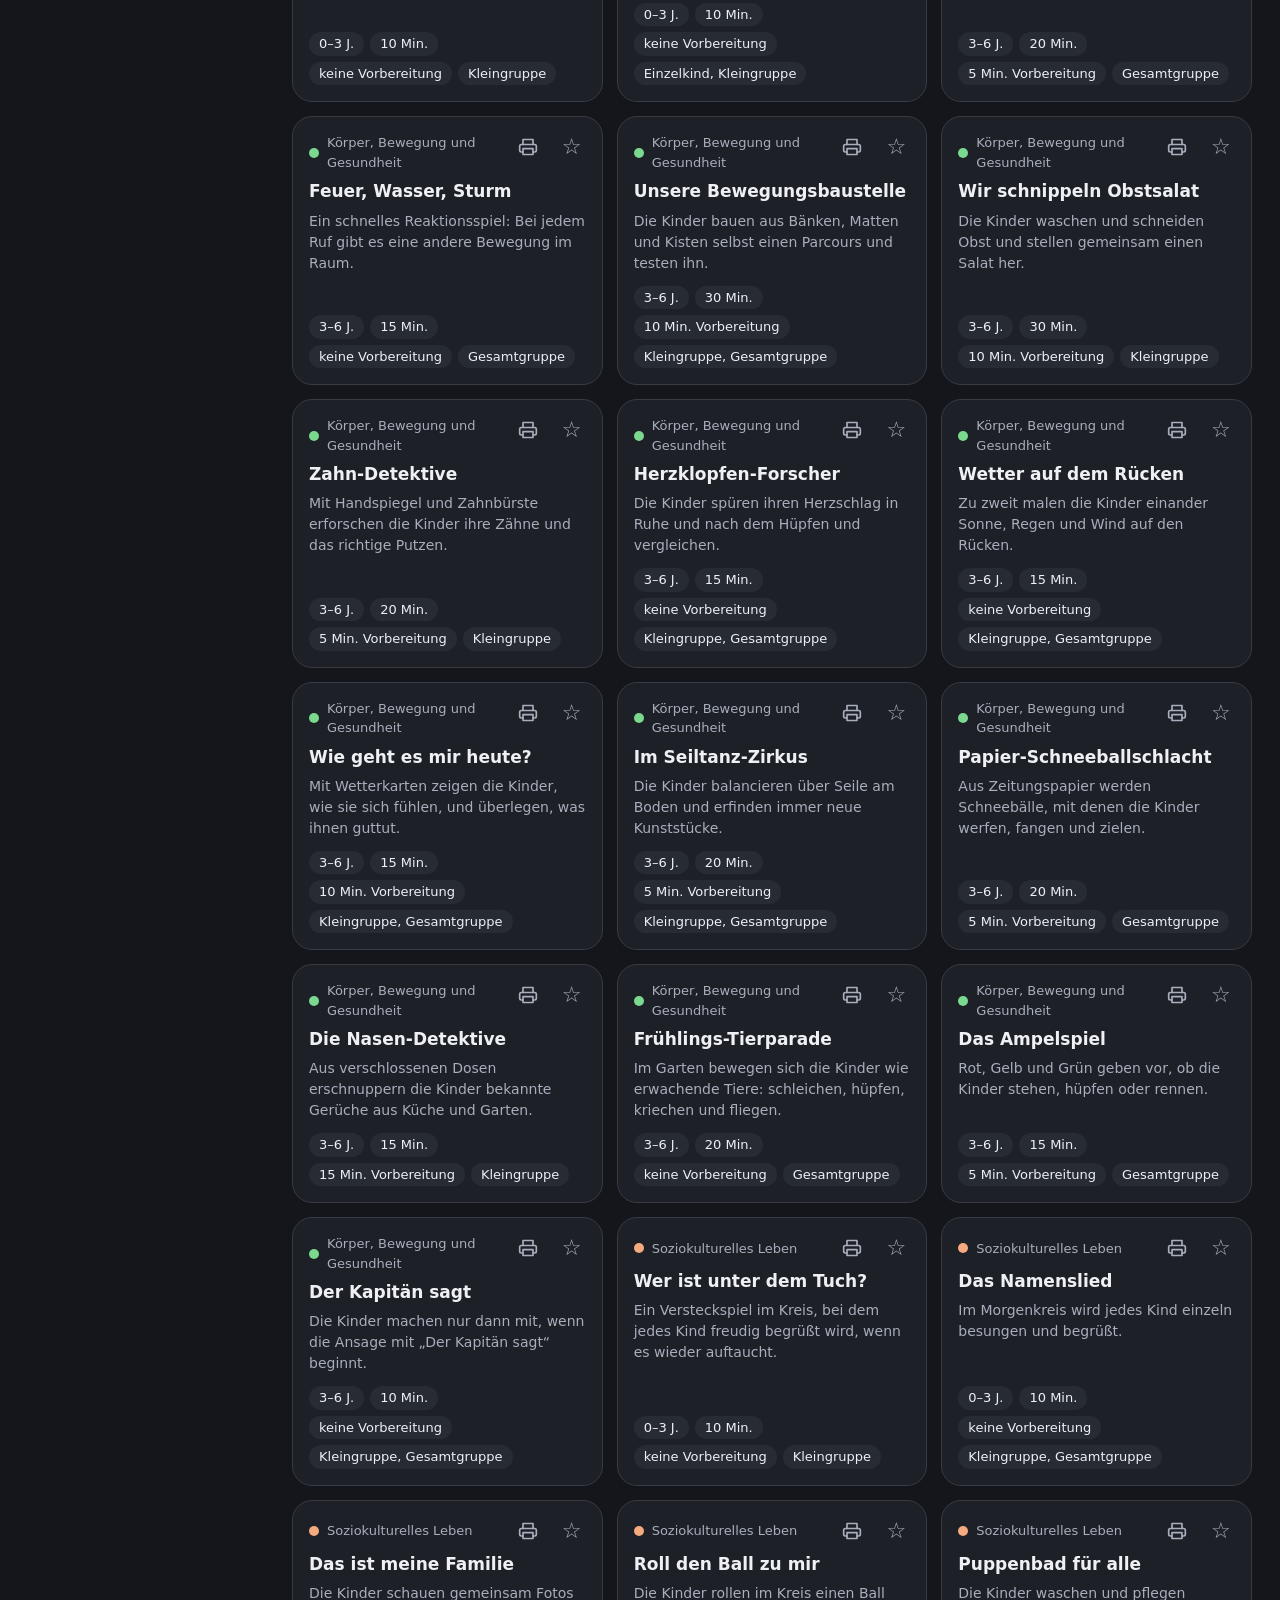
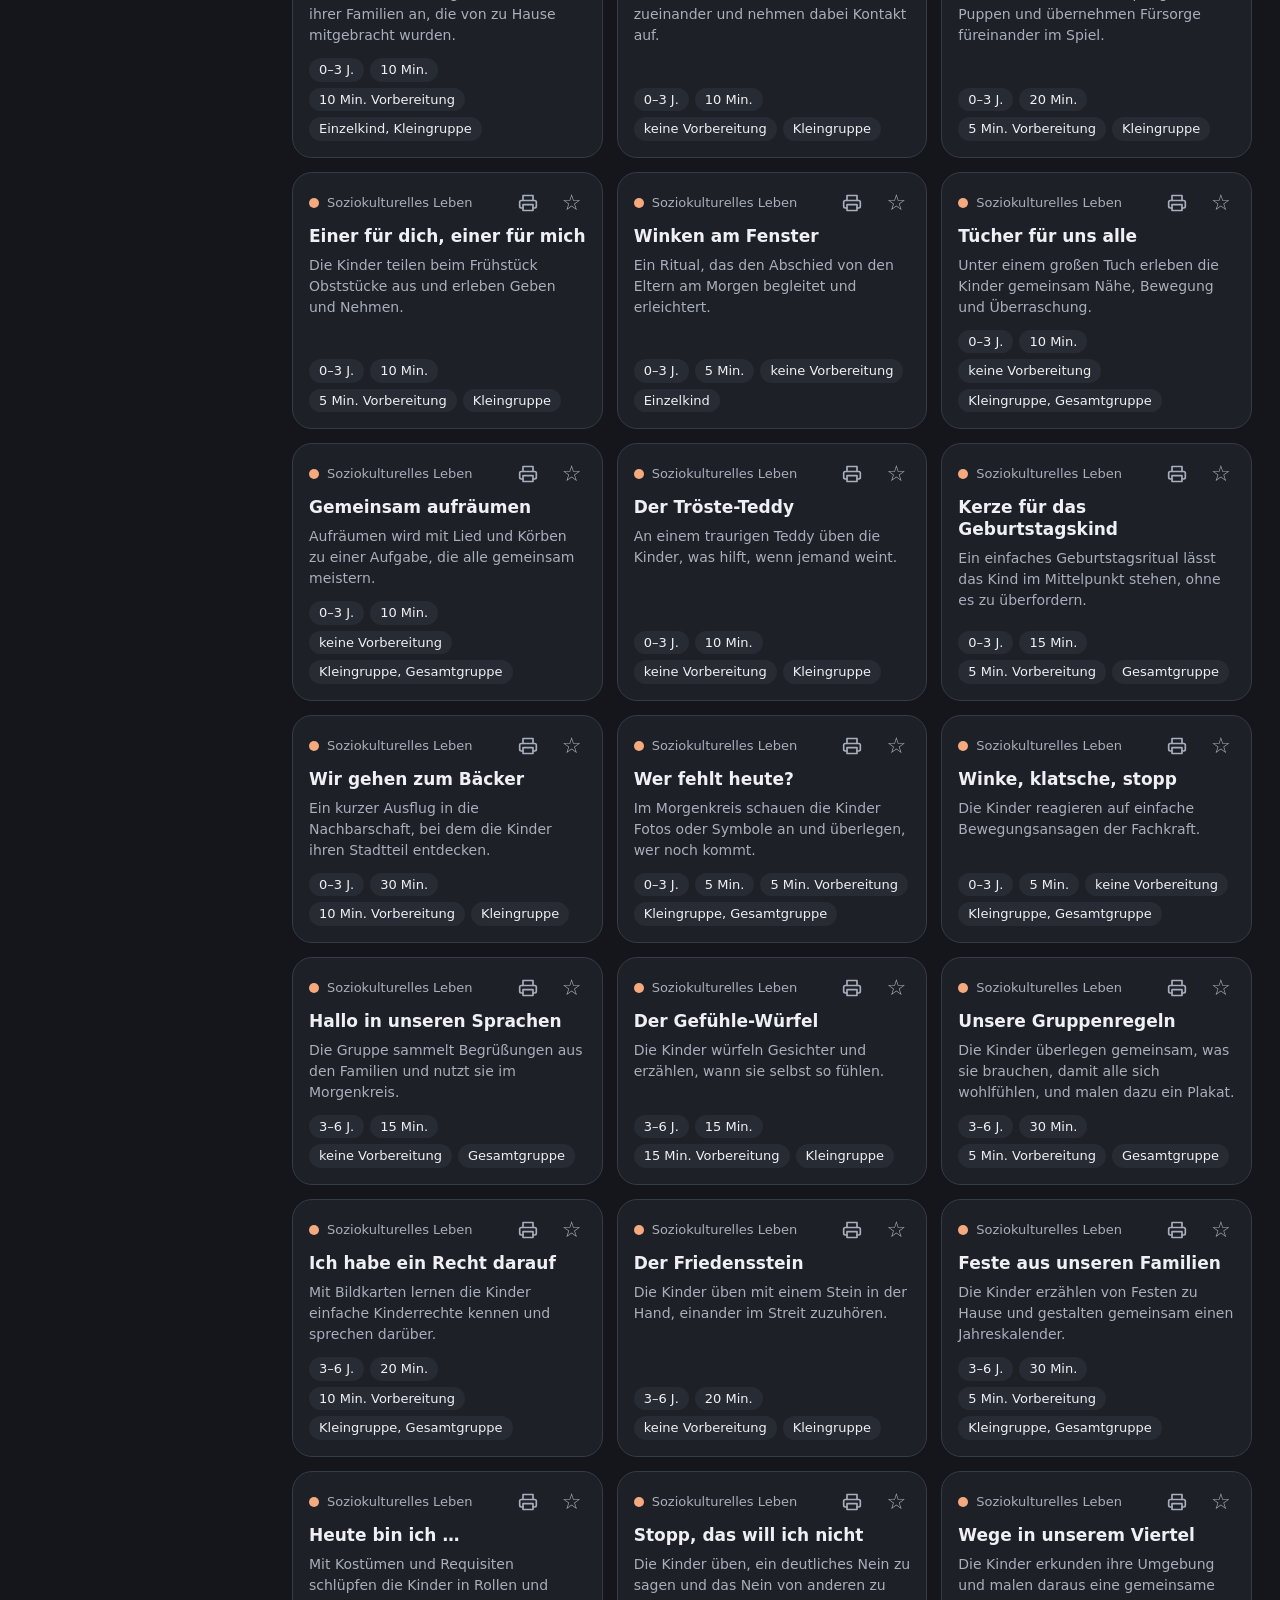
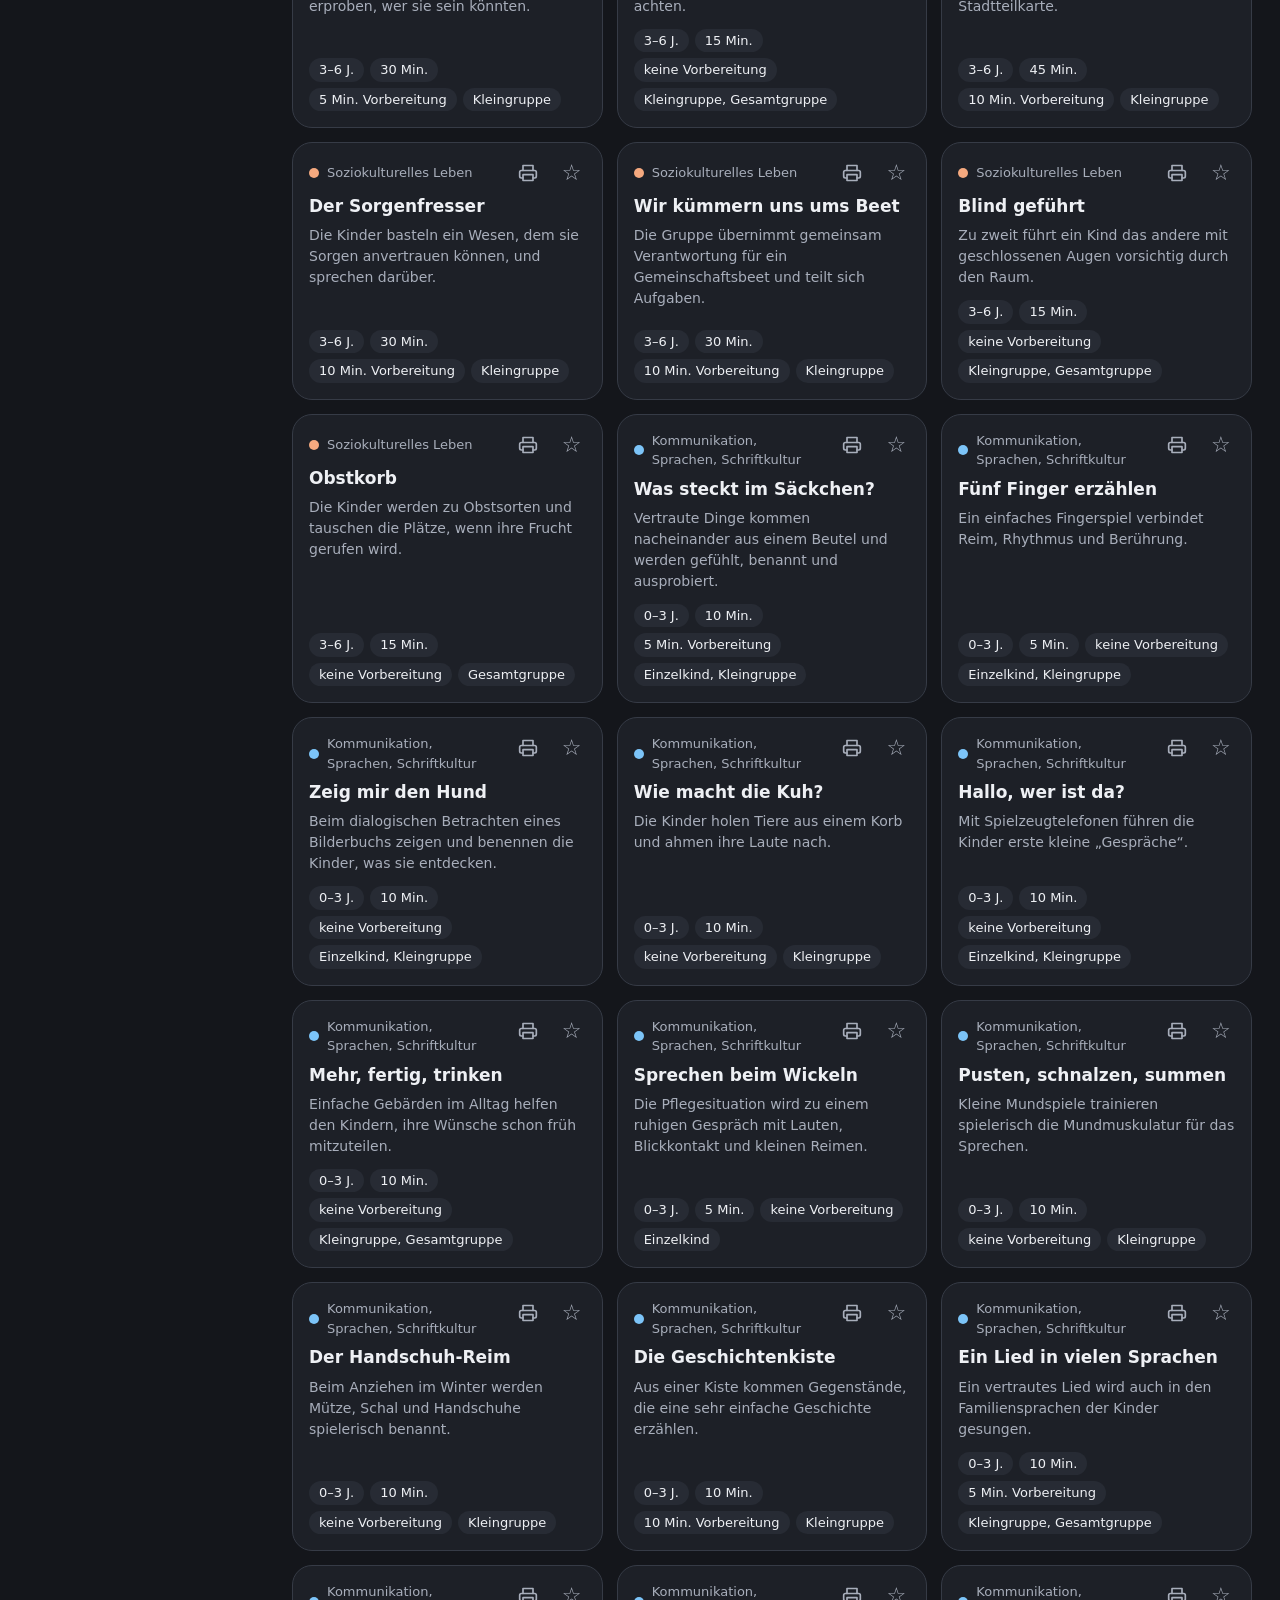
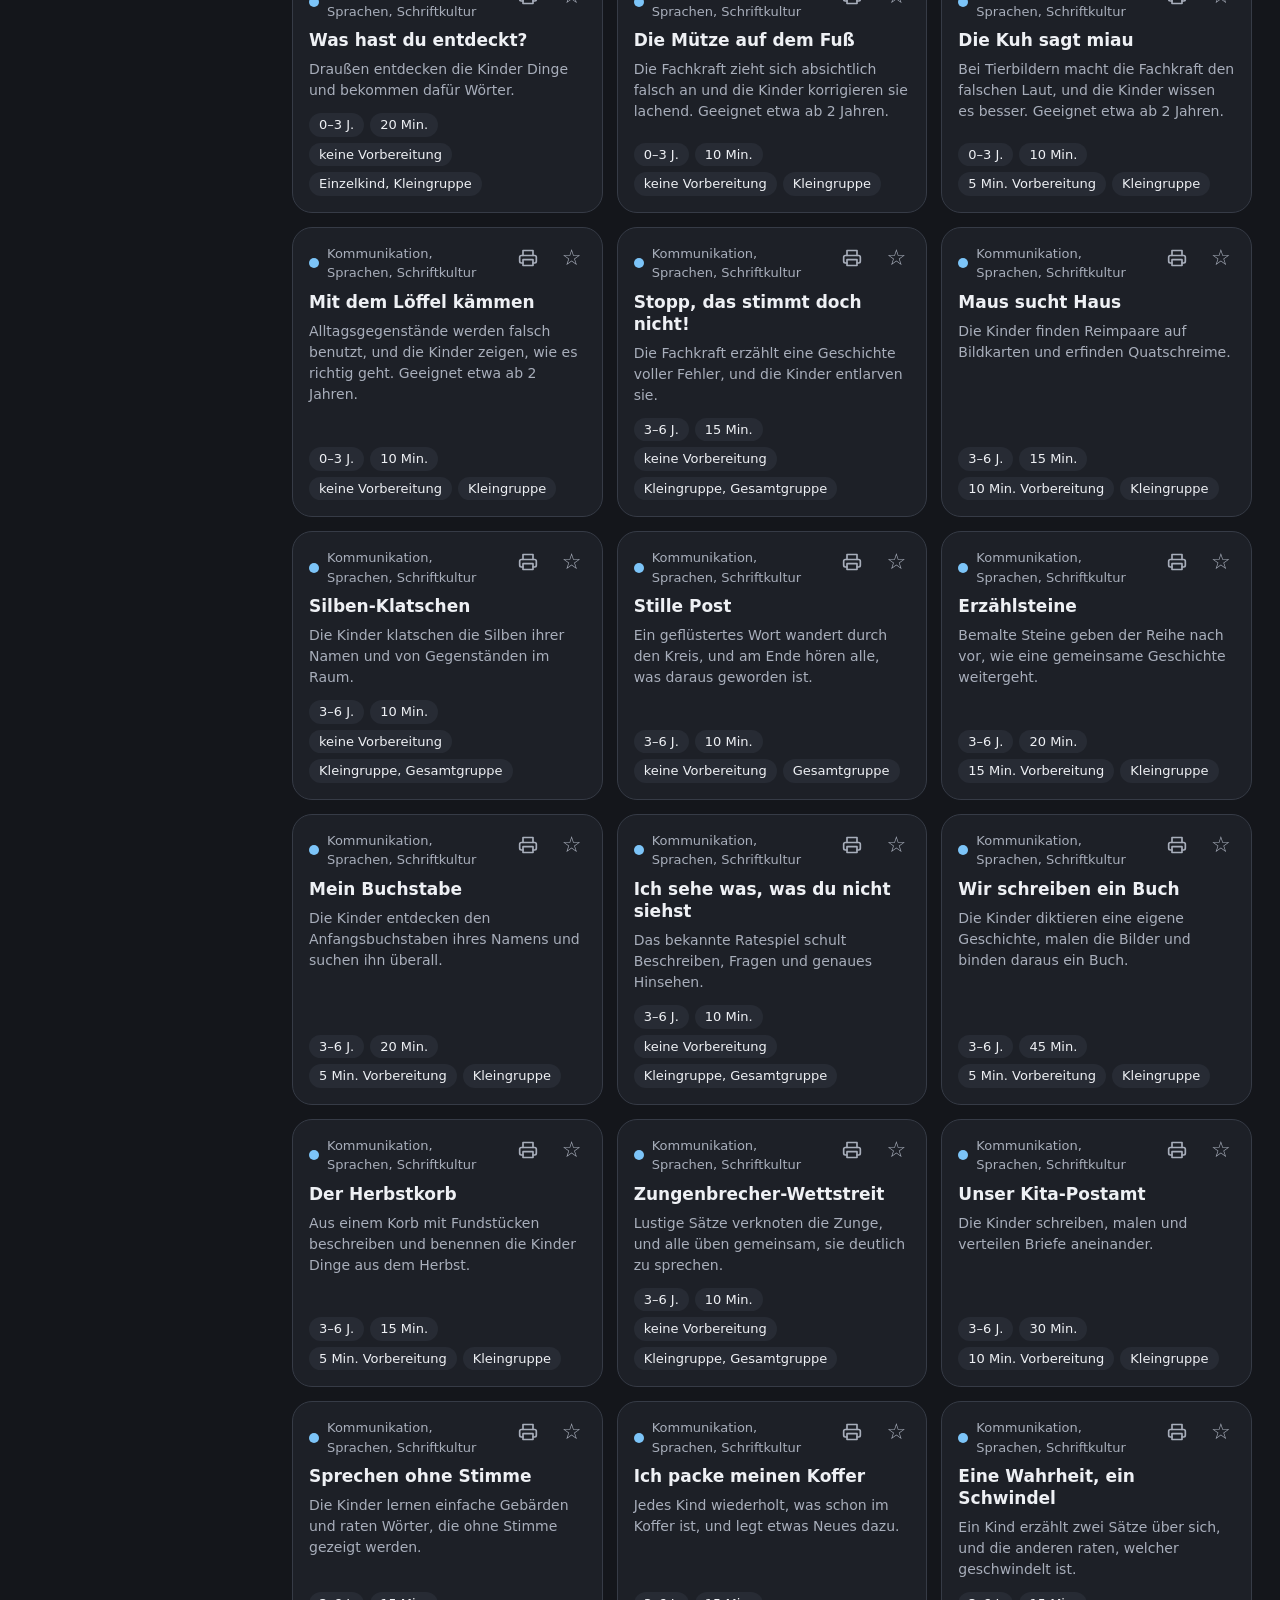
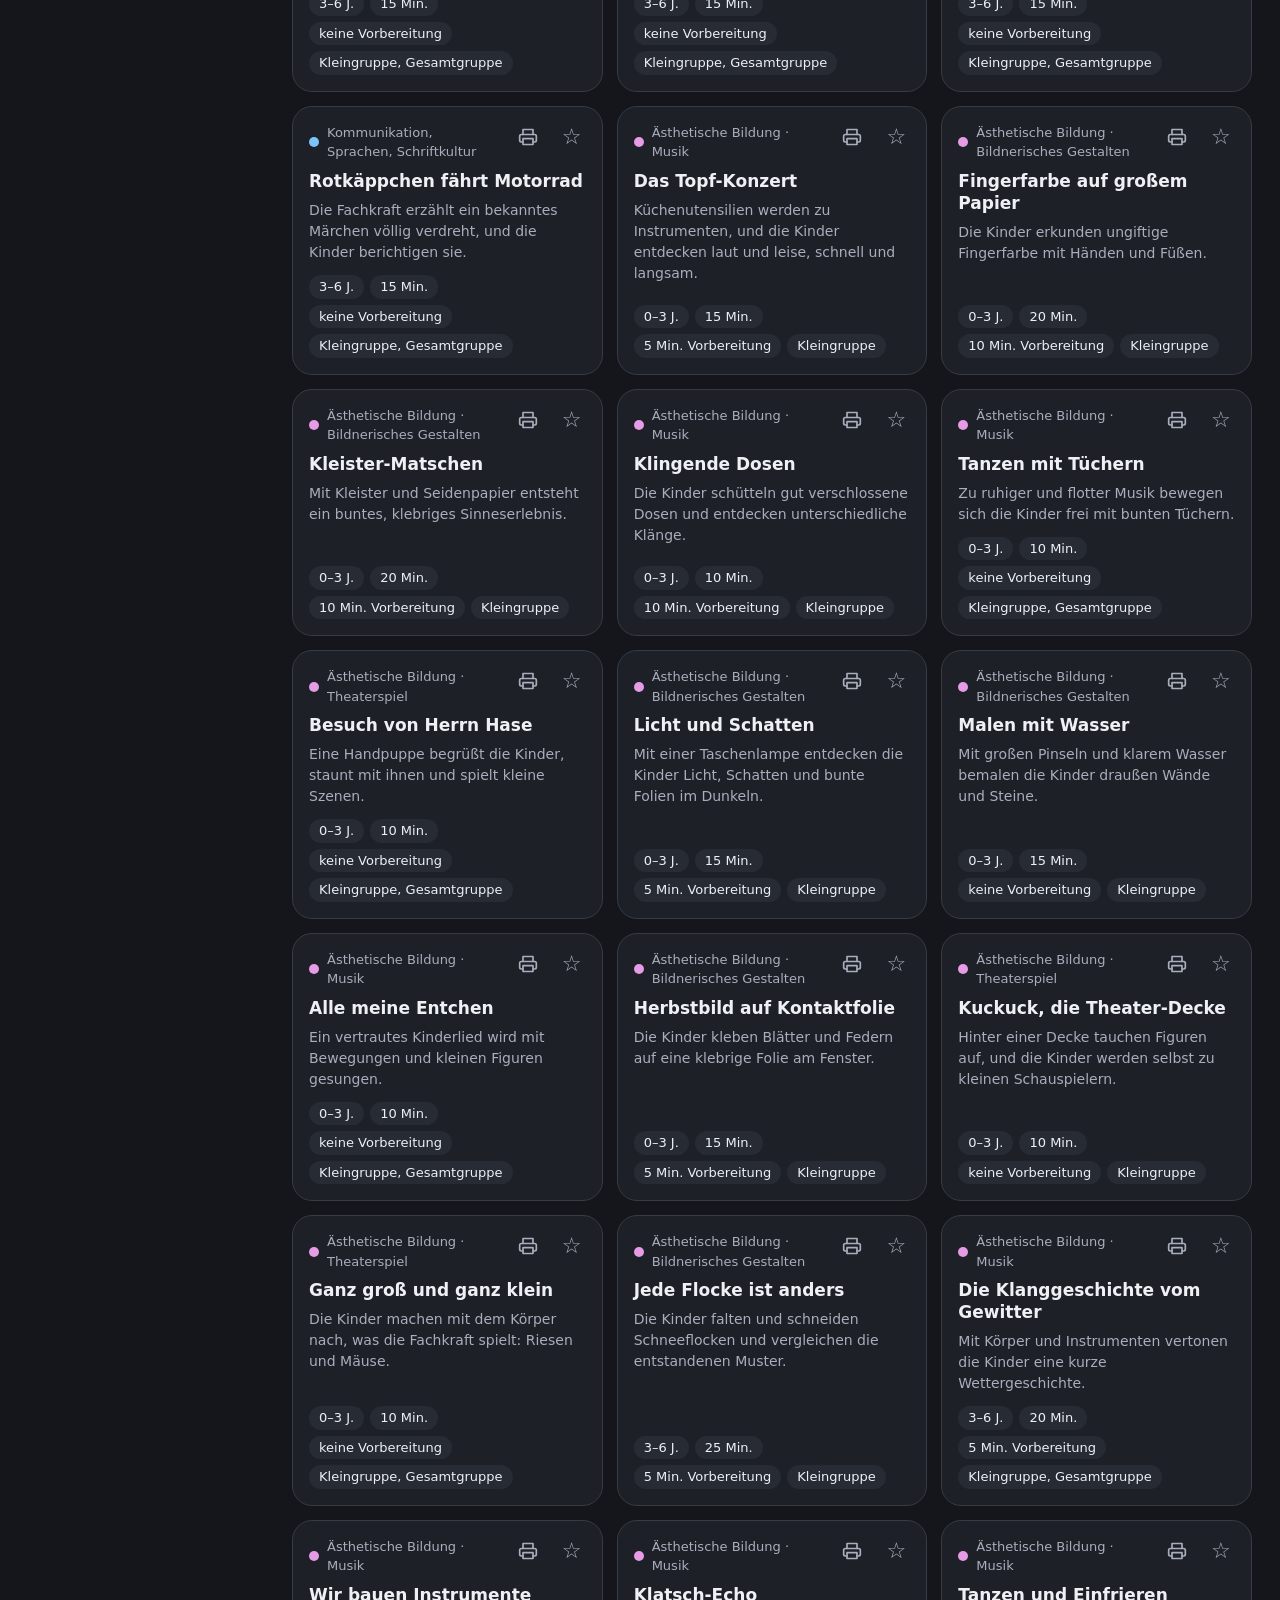
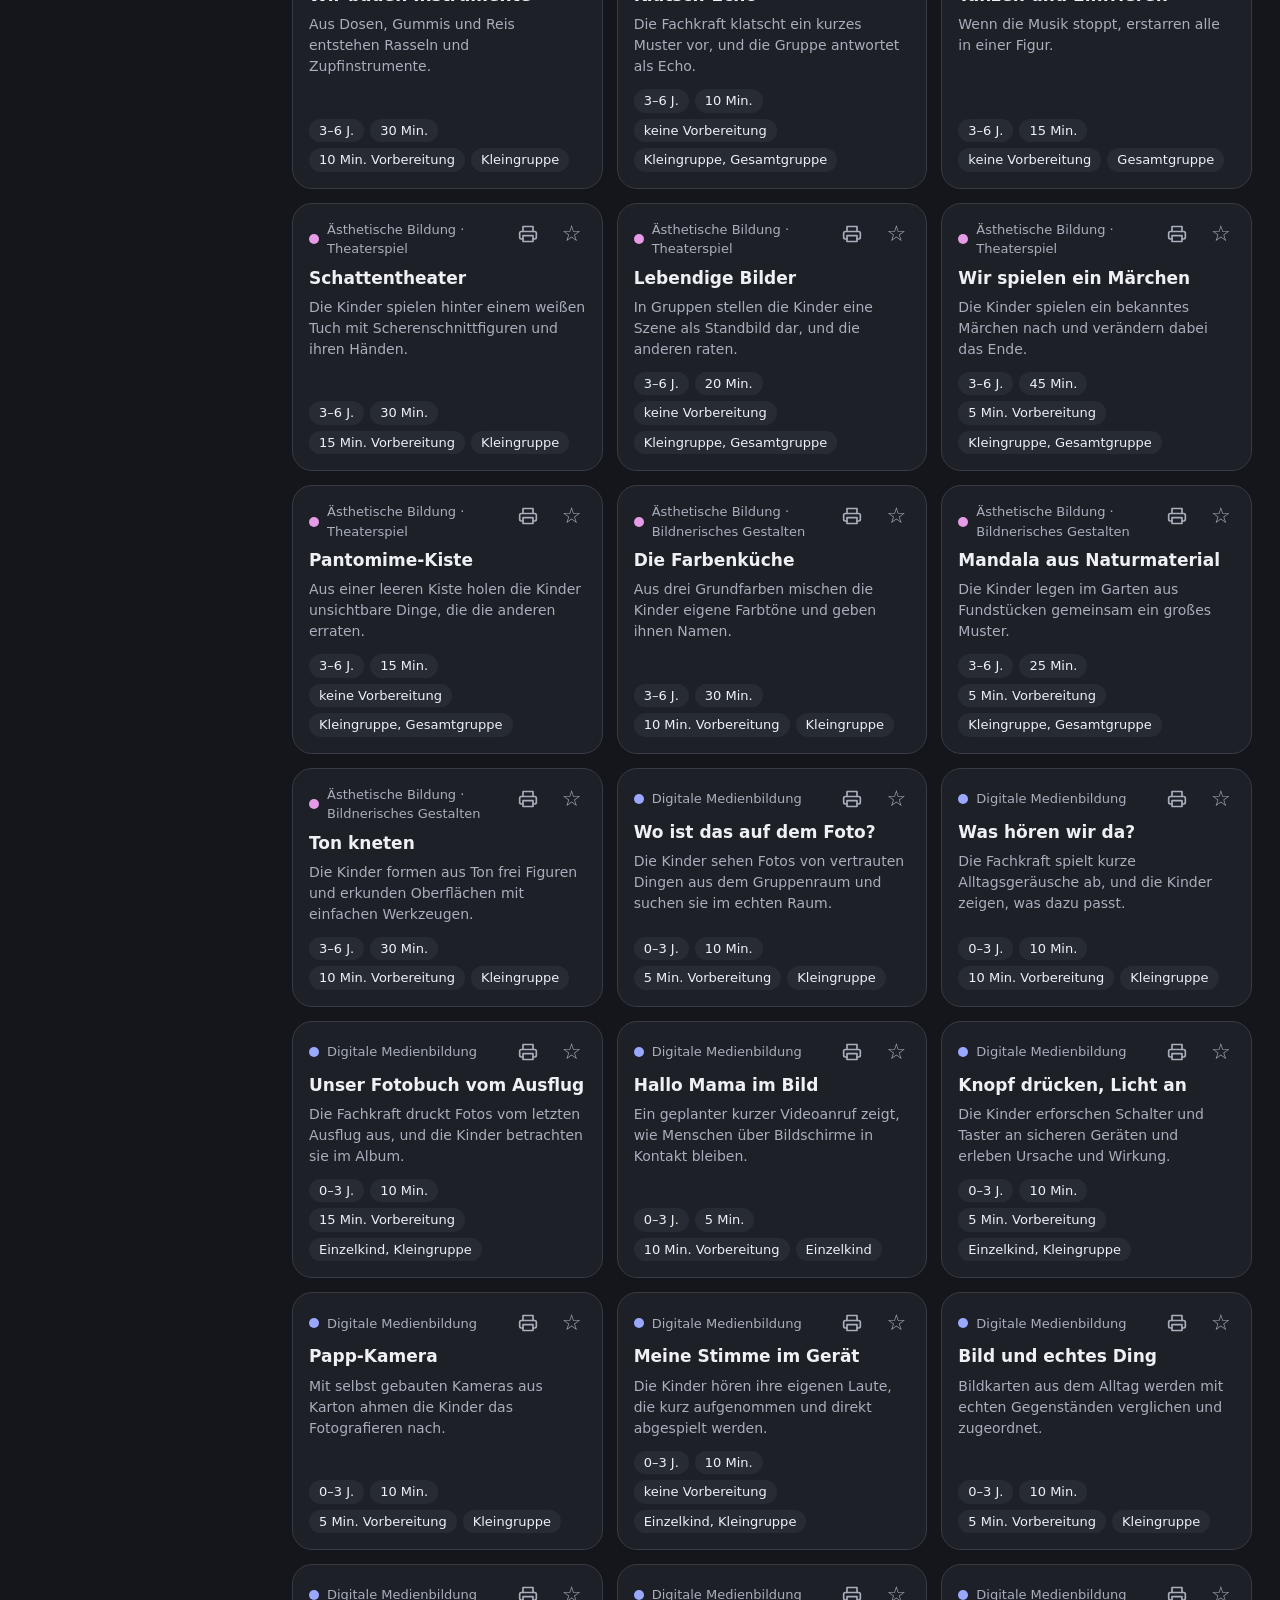
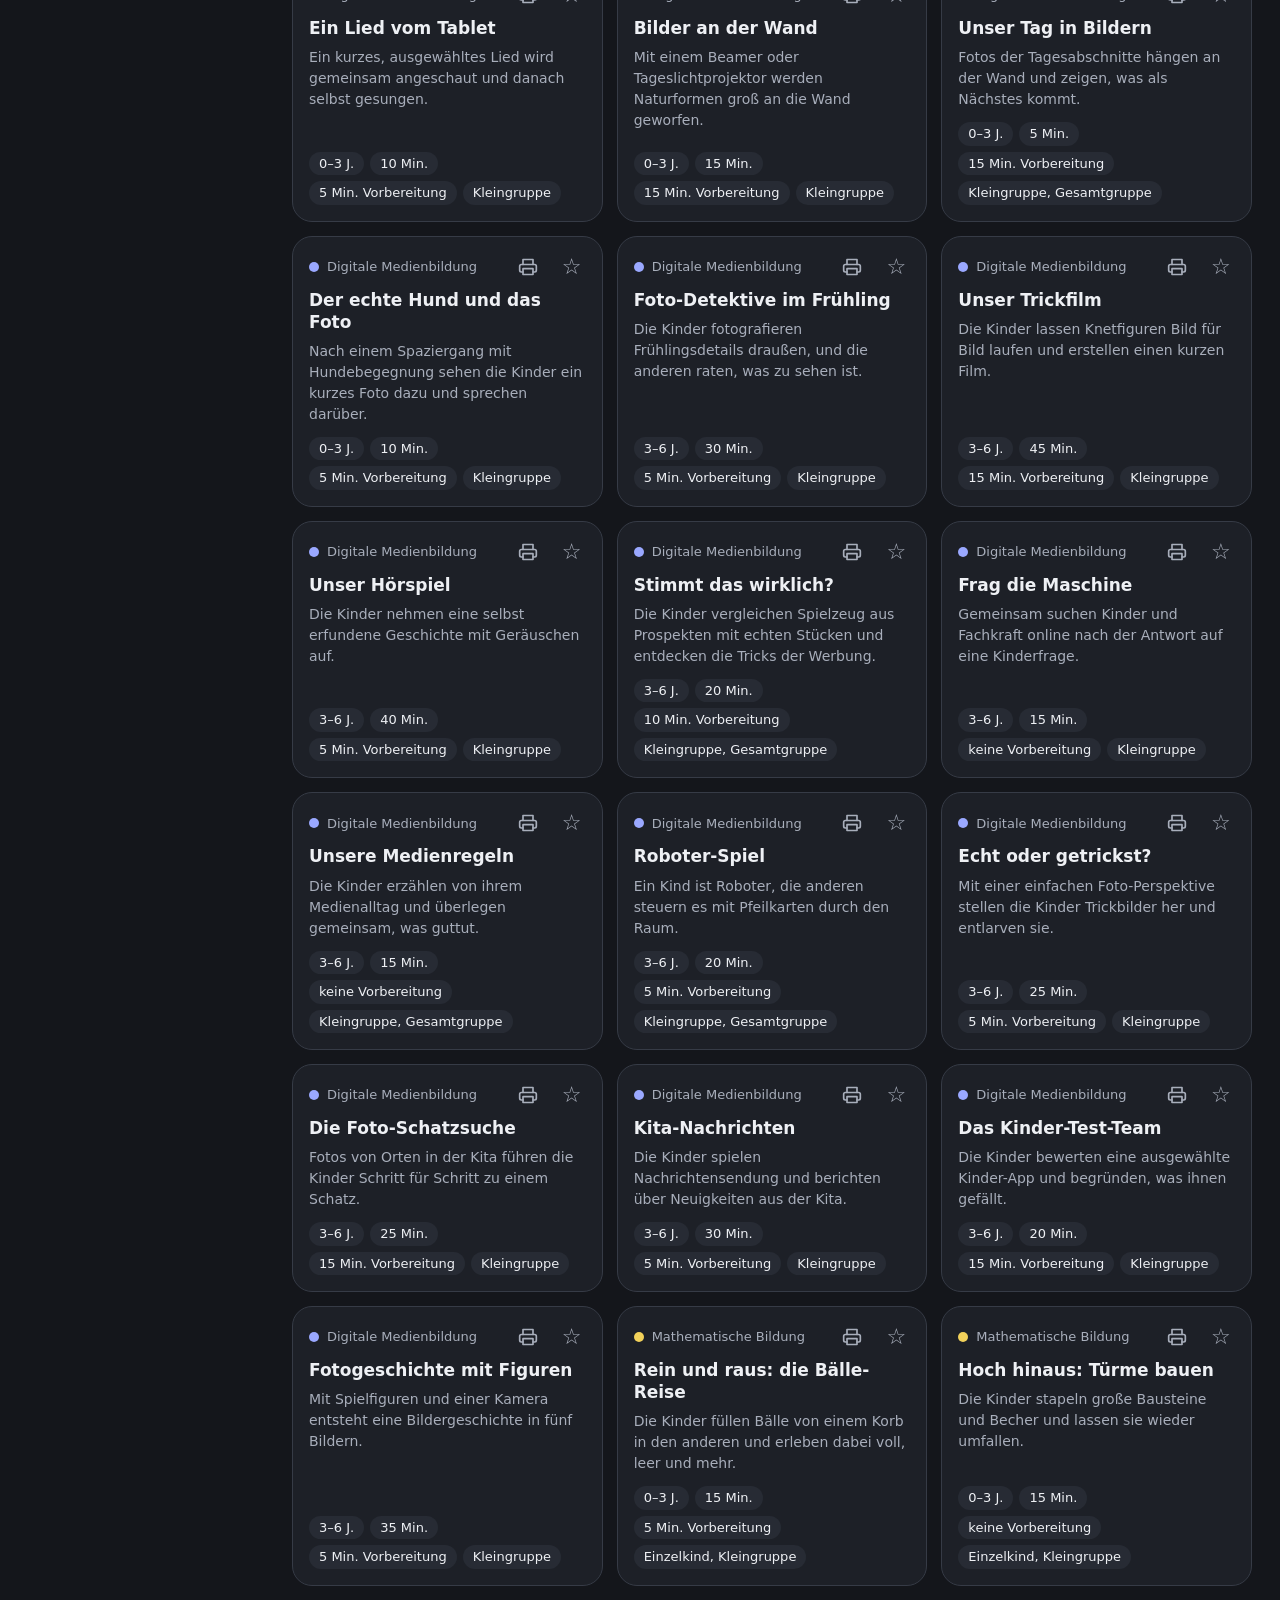
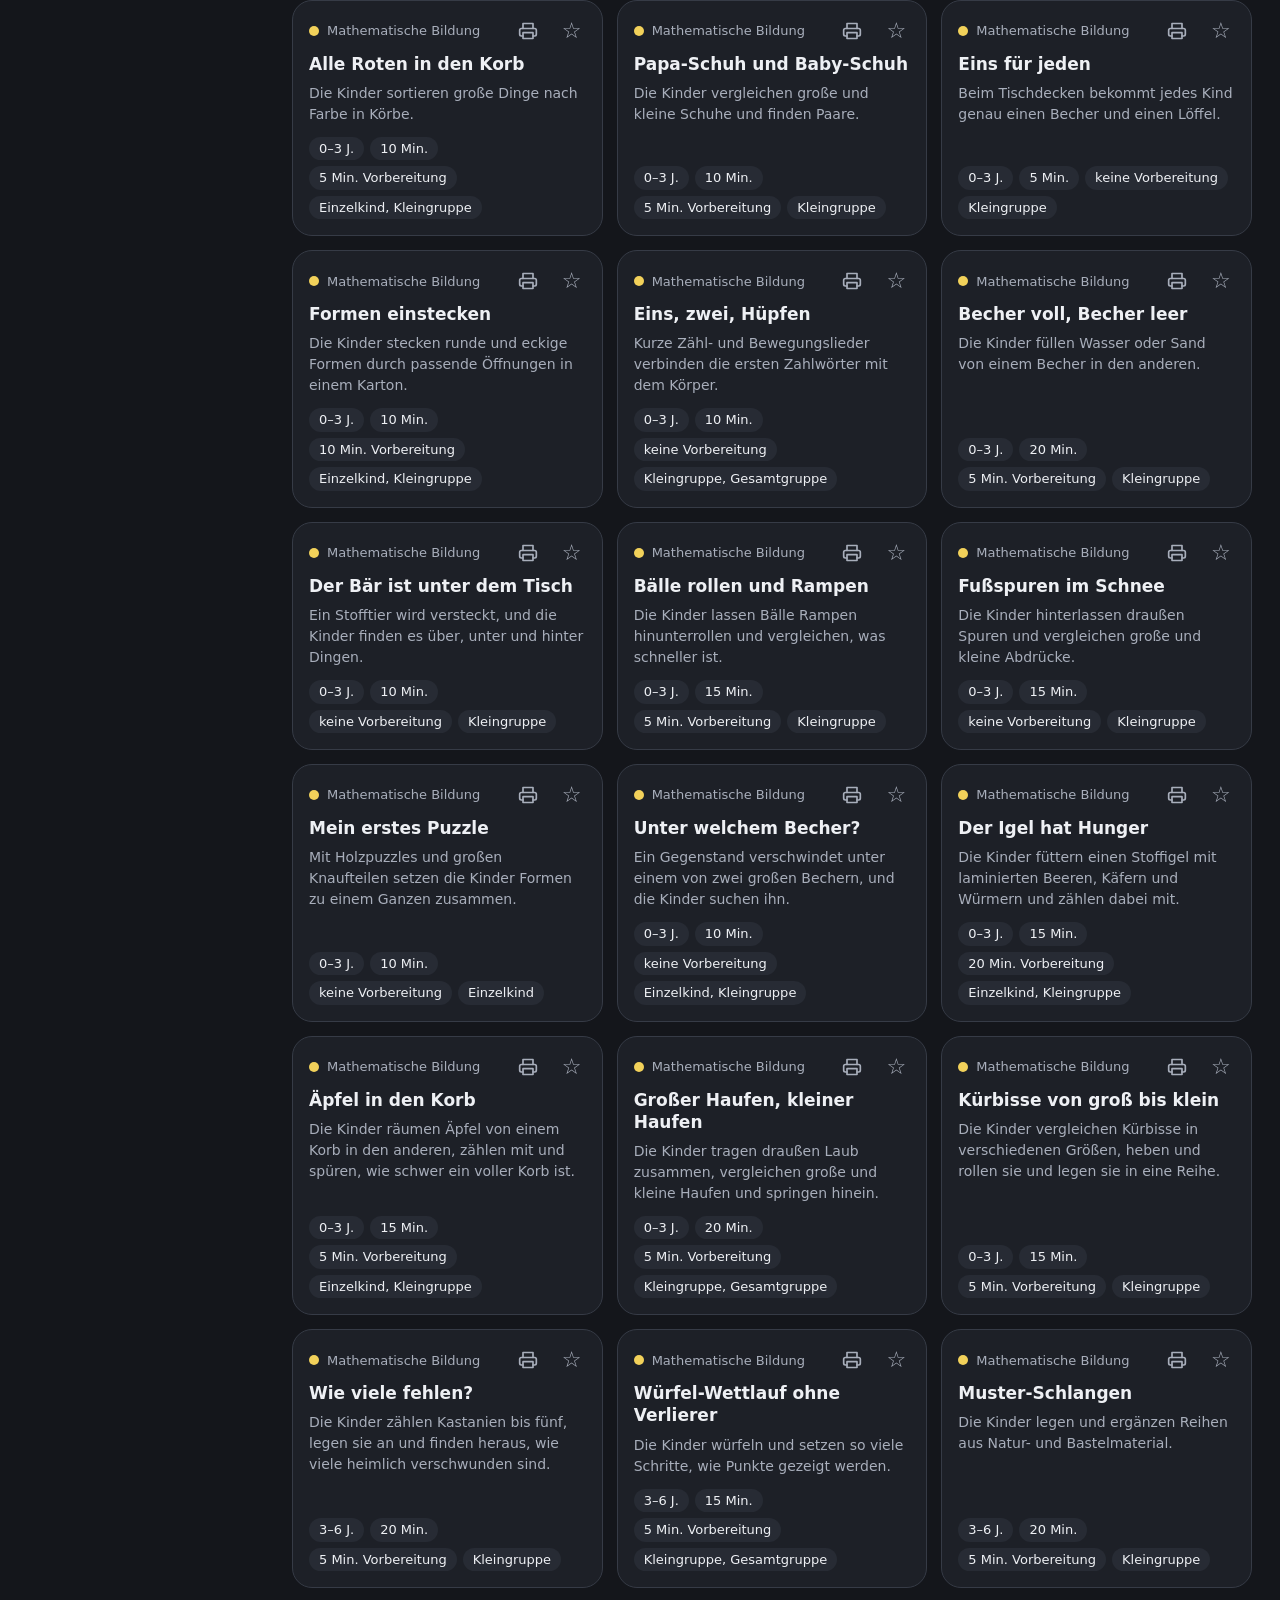
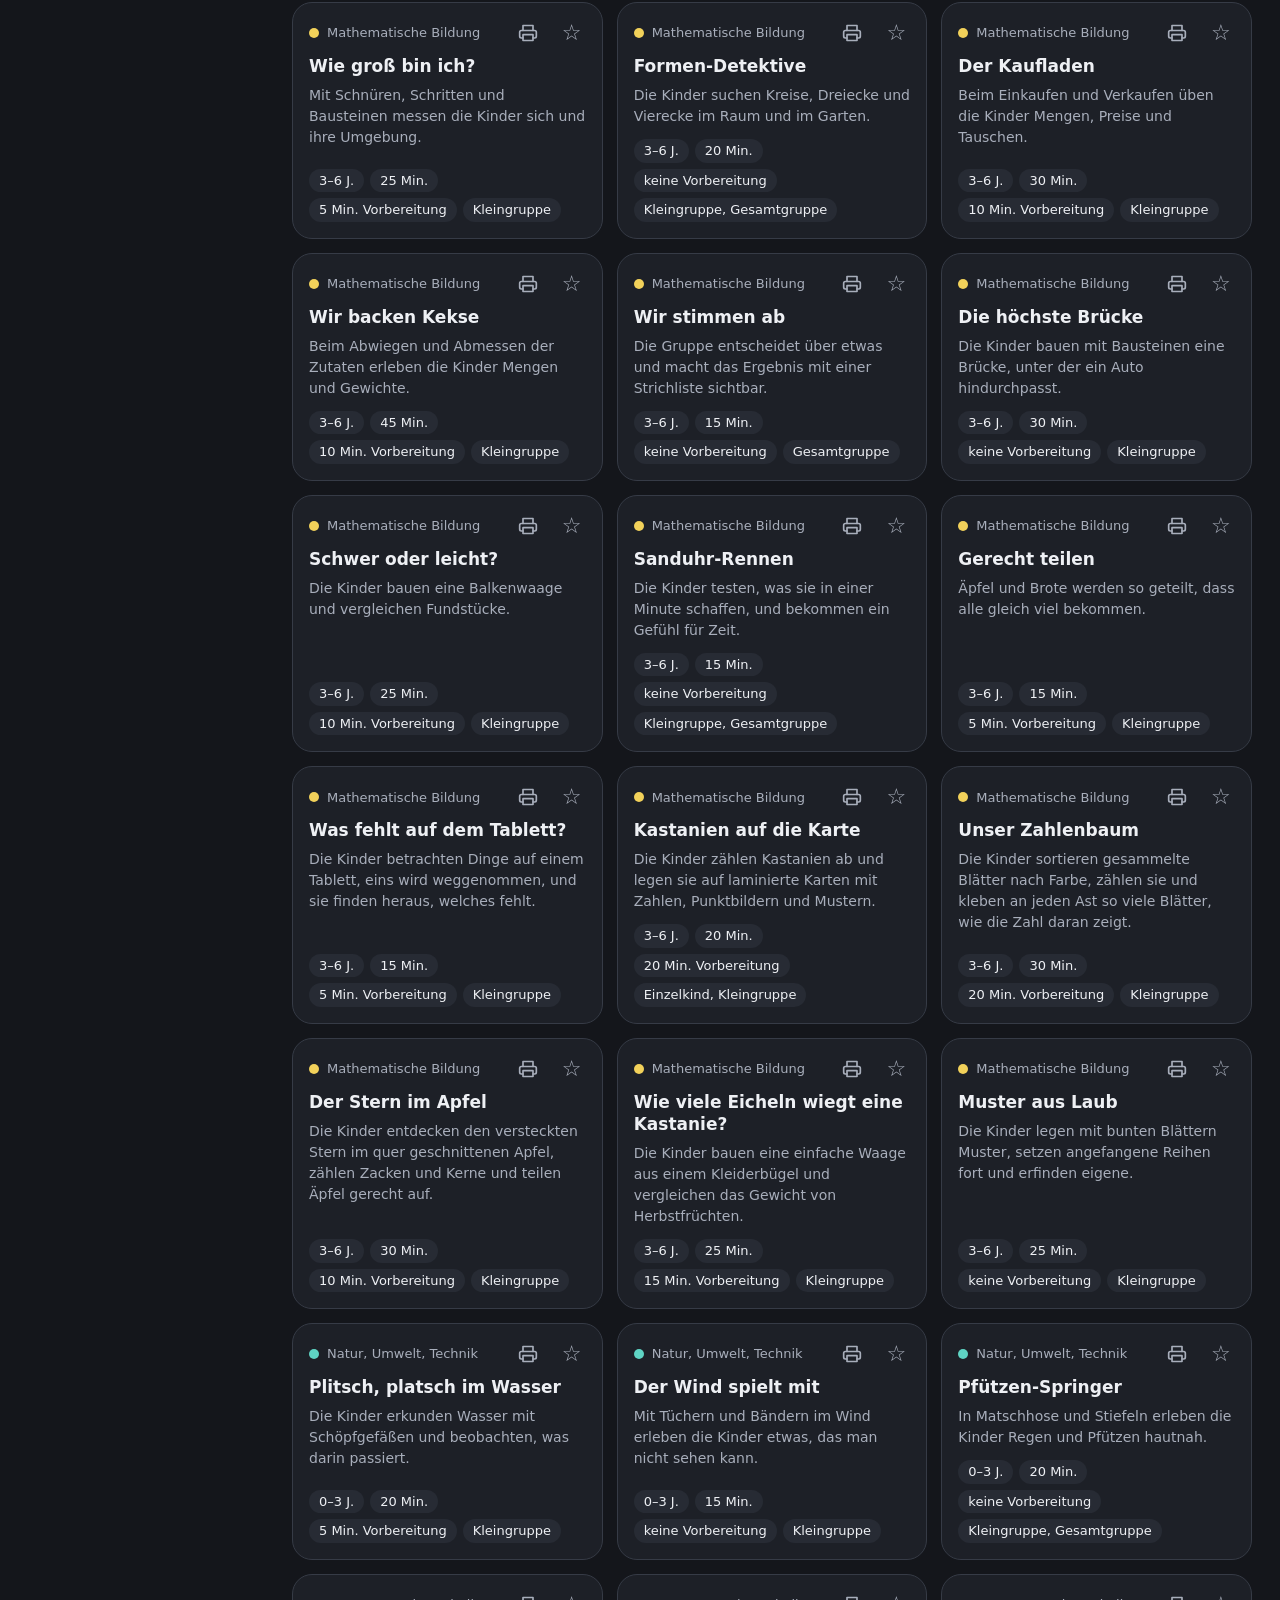
==== commit 82c0e08e: "Add files via upload" ====
--- a/index.html
+++ b/index.html
@@ -28,6 +28,7 @@
   <script src="daten/koerperlich.js"></script>
   <script src="daten/sozialemotional.js"></script>
   <script src="daten/ergaenzung.js"></script>
+  <script src="daten/herbst.js"></script>
   <script src="daten/lieder.js"></script>
   <script src="app.js"></script>
 </body>
